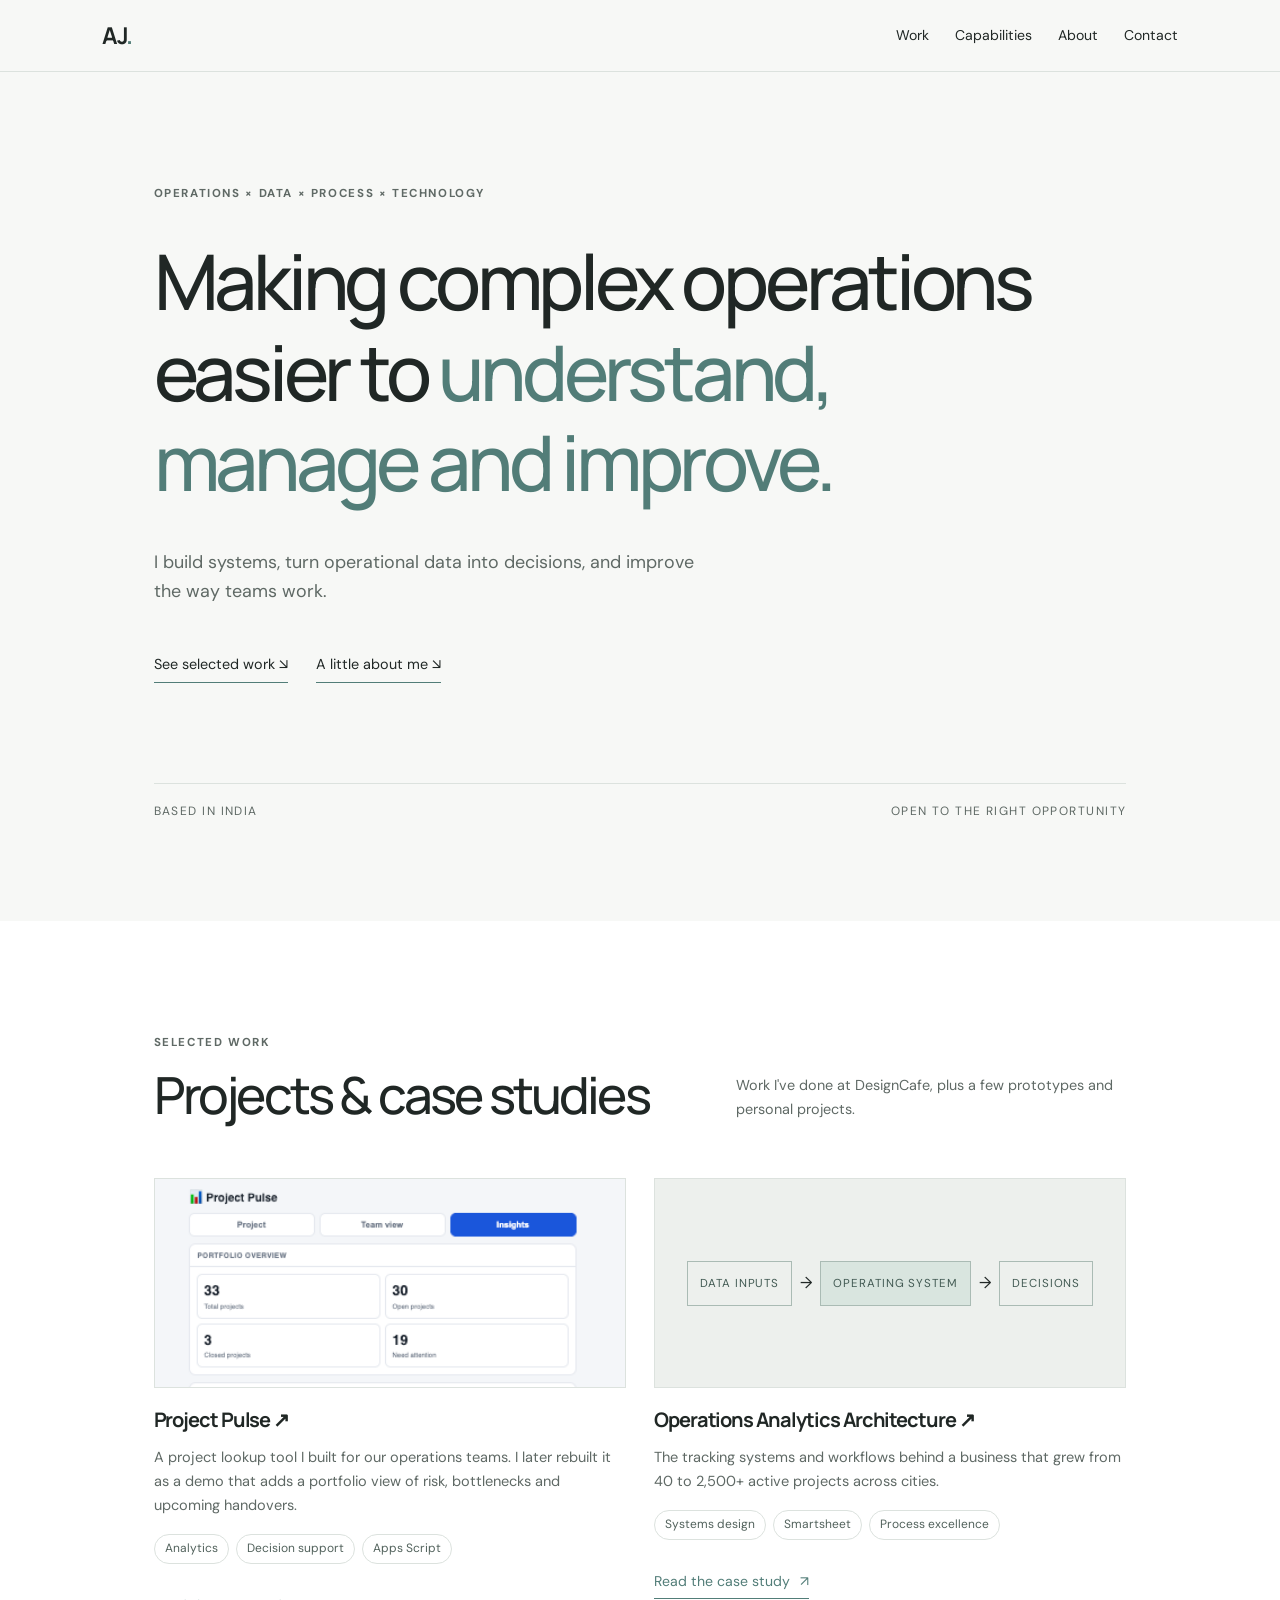
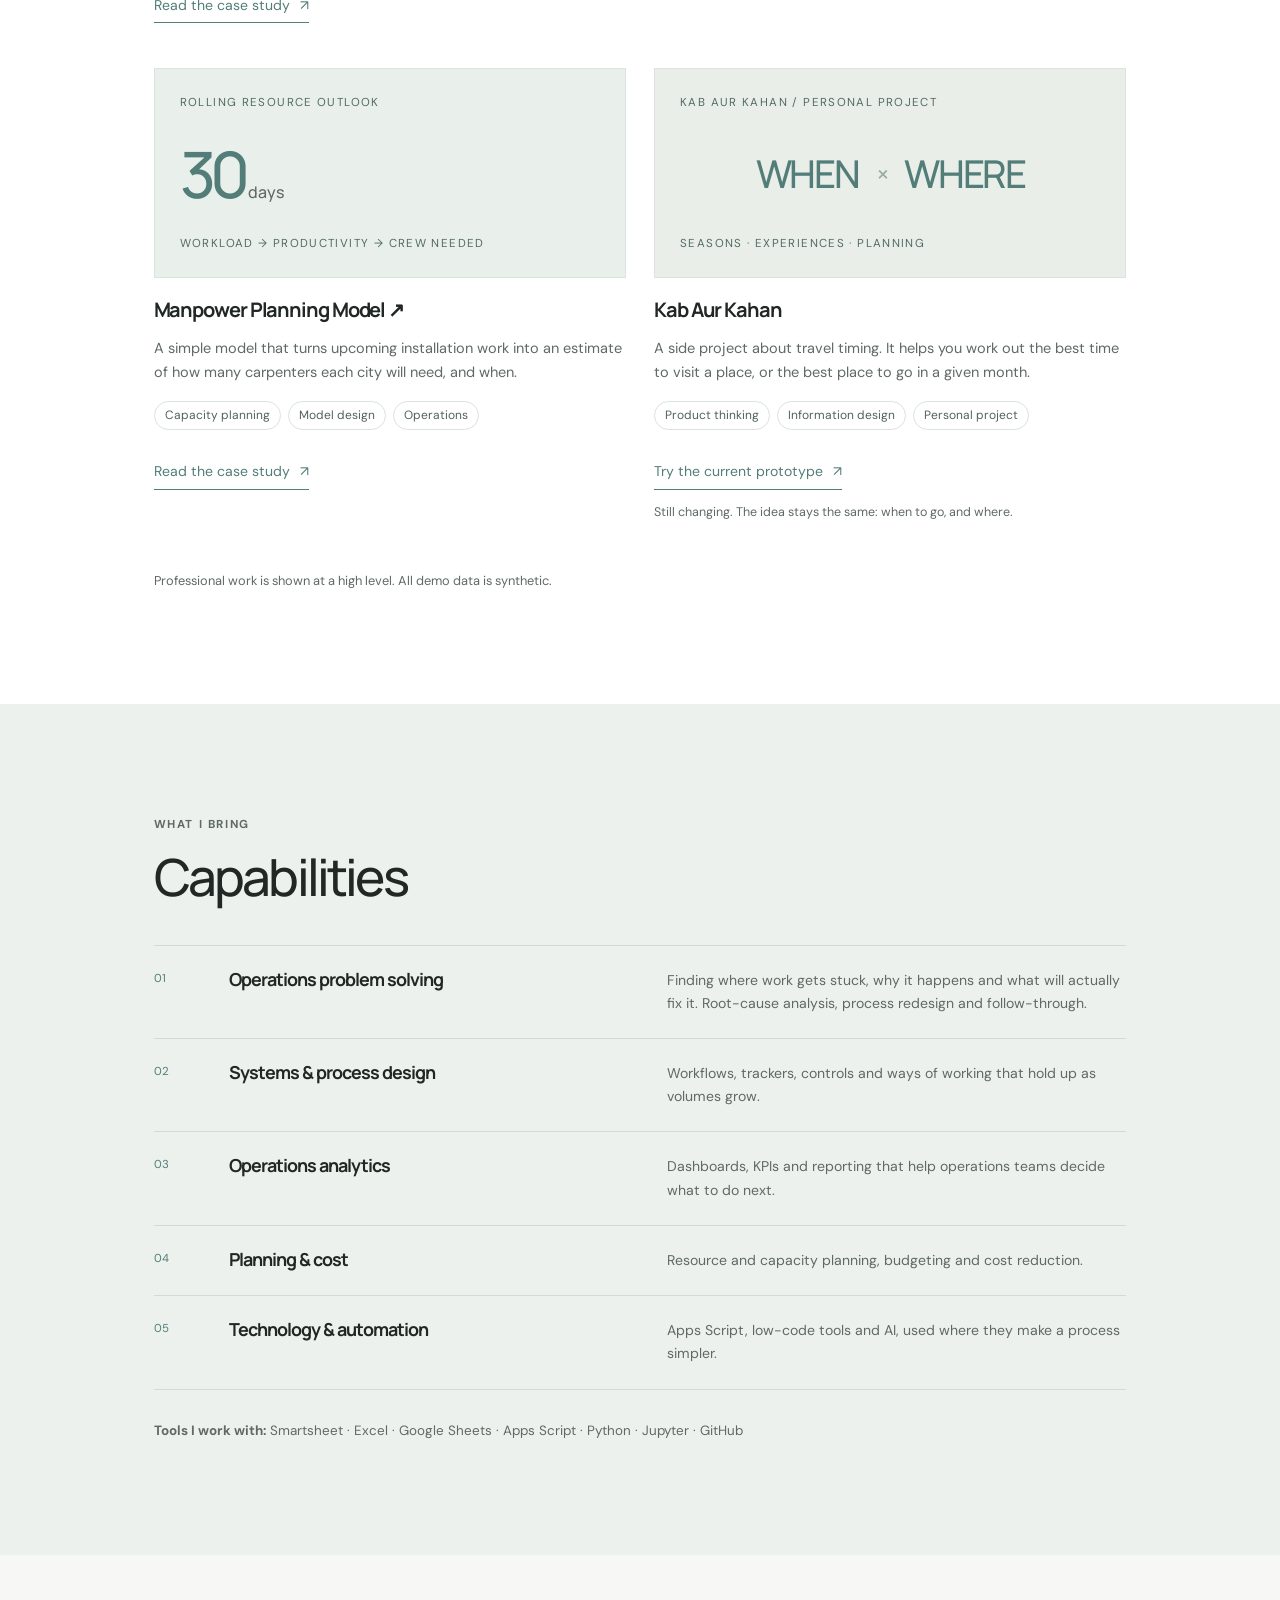
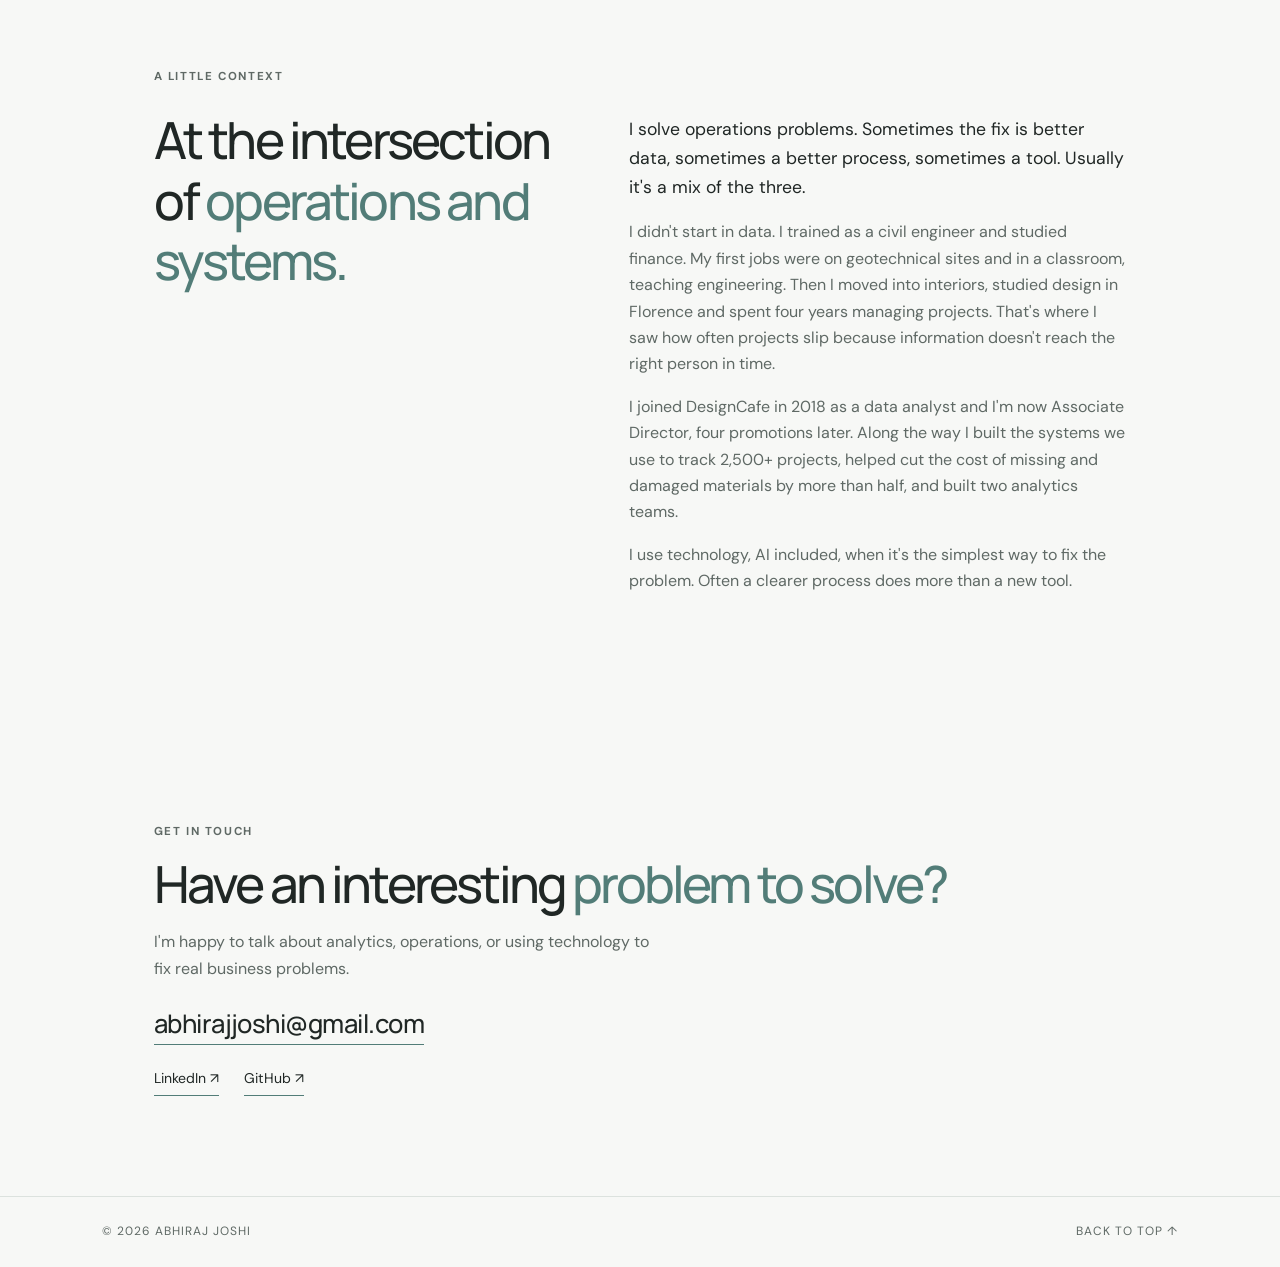
==== index.html @ 130ccc4f "Rewrite About from resume, lead with operations, use DesignCafe spelling - About reframed around sol" ====
<!DOCTYPE html>
<html lang="en">
<head>
<meta charset="UTF-8">
<meta name="viewport" content="width=device-width, initial-scale=1">
<title>Abhiraj Joshi | Operations, Data and Technology</title>
<meta name="description" content="Abhiraj Joshi solves operations problems using data, process improvement and technology.">
<link rel="stylesheet" href="assets/site.css">

<style>
body {line-height:1.65}

.link:hover {color:var(--teal)}

main {overflow:hidden}

section {
  padding:100px 12%;
  scroll-margin-top:75px
}

.eyebrow {
  font-size:.72rem;
  letter-spacing:.14em;
  font-weight:700;
  color:var(--muted)
}

.hero {
  min-height:650px;
  display:flex;
  flex-direction:column;
  justify-content:center
}

h1,h2,h3 {
  font-family:Manrope,sans-serif;
  letter-spacing:-.055em;
  line-height:1.18
}

h1 {
  font-size:clamp(2.8rem,6vw,5.6rem);
  font-weight:500;
  max-width:950px;
  margin:22px 0
}

h1 em,h2 em {
  font-style:normal;
  color:var(--teal)
}

h2 {
  font-size:clamp(2.2rem,4vw,3.5rem);
  font-weight:500;
  margin:12px 0
}

h3 {
  font-size:1.25rem;
  margin:20px 0 8px
}

.intro {
  font-size:1.12rem;
  color:var(--muted);
  max-width:560px
}

.hero-links {
  display:flex;
  gap:28px;
  margin-top:28px;
  flex-wrap:wrap
}

.link {
  font-size:.9rem;
  border-bottom:1px solid var(--teal);
  padding-bottom:5px
}

.hero-foot {
  display:flex;
  justify-content:space-between;
  margin-top:100px;
  padding-top:18px;
  border-top:1px solid var(--line);
  font-size:.75rem;
  letter-spacing:.12em;
  color:var(--muted)
}

.heading-row {
  display:flex;
  justify-content:space-between;
  align-items:end;
  gap:30px;
  margin-bottom:42px
}

.note {
  max-width:390px;
  color:var(--muted);
  font-size:.9rem
}

.work {background:#fff}

.projects {
  display:grid;
  grid-template-columns:1fr 1fr;
  gap:45px 28px
}

.project {min-width:0}

.art {
  height:210px;
  background:#e9efeb;
  border:1px solid var(--line);
  padding:25px;
  display:flex;
  flex-direction:column;
  justify-content:space-between
}

.art-label {
  font-size:.72rem;
  letter-spacing:.12em;
  color:#526b63;
  line-height:1.5
}

.art-shot {
  padding:0;
  overflow:hidden;
  background:#e9efeb
}

.art-shot img {
  width:100%;
  height:100%;
  object-fit:cover;
  object-position:top center;
  display:block
}

.arch {
  background:#edf0ed;
  display:flex;
  align-items:center;
  justify-content:center;
  gap:8px;
  flex-direction:row;
  flex-wrap:wrap
}

.node {
  border:1px solid #aabbb4;
  padding:12px;
  font-size:.72rem;
  letter-spacing:.08em;
  color:#425a53
}

.node.main {background:#d9e5df}

.big {
  font:500 4rem Manrope,sans-serif;
  color:var(--teal);
  letter-spacing:-.08em
}

.big small {
  font-size:1rem;
  color:var(--muted);
  letter-spacing:0
}


.project p {
  color:var(--muted);
  font-size:.91rem
}

.tags {
  display:flex;
  flex-wrap:wrap;
  gap:7px;
  margin:16px 0
}

.tags span {
  border:1px solid var(--line);
  border-radius:30px;
  padding:4px 10px;
  font-size:.75rem;
  color:#52625c
}

.project details {
  margin-top:16px;
  border-bottom:1px solid var(--line);
  padding-bottom:12px
}

.project summary {
  cursor:pointer;
  font-size:.86rem;
  color:var(--teal)
}

.project details p {font-size:.88rem}

.case-link {
  display:inline-flex;
  gap:10px;
  align-items:center;
  margin-top:14px;
  color:var(--teal);
  font-size:.88rem;
  border-bottom:1px solid var(--teal);
  padding-bottom:5px
}

.case-link:hover {opacity:.75}

.disclosure {
  font-size:.8rem;
  color:var(--muted);
  margin-top:35px
}

.capabilities {background:var(--soft)}

.cap-list {
  margin-top:38px;
  border-top:1px solid #d2dcd6
}

.cap-list article {
  display:grid;
  grid-template-columns:55px 1fr 1.1fr;
  gap:20px;
  padding:23px 0;
  border-bottom:1px solid #d2dcd6
}

.cap-list .num {
  font-size:.72rem;
  color:var(--teal)
}

.cap-list h3 {
  margin:0;
  font-size:1.12rem
}

.cap-list p {
  margin:0;
  color:var(--muted);
  font-size:.88rem
}

.tools {
  font-size:.84rem;
  color:var(--muted);
  margin-top:30px
}

.about-grid {
  display:grid;
  grid-template-columns:1fr 1.2fr;
  gap:60px
}

.about-copy {color:var(--muted)}

.about-copy p:first-child {
  font-size:1.1rem;
  color:var(--ink)
}

.notes {background:var(--soft)}

.notes p {
  color:var(--muted);
  max-width:500px
}

.note-line {
  border-top:1px solid #d2dcd6;
  border-bottom:1px solid #d2dcd6;
  padding:20px 0;
  margin-top:35px;
  color:var(--muted)
}

.contact p {
  max-width:500px;
  color:var(--muted)
}

.email {
  margin-top:24px;
  font:500 clamp(1.2rem,2.6vw,1.6rem) Manrope,sans-serif;
  letter-spacing:-.02em;
  color:var(--ink)!important
}

.email a {border-bottom:1px solid var(--teal);padding-bottom:3px}
.email a:hover {color:var(--teal)}

.contact-links {
  display:flex;
  gap:25px;
  flex-wrap:wrap;
  margin-top:20px
}

.contact-links a {
  border-bottom:1px solid var(--teal);
  padding-bottom:5px;
  font-size:.88rem
}


/* Kab Aur Kahan project artwork */

.kab-art {background:#e9eee9}

.kab-orbit {
  display:flex;
  align-items:center;
  justify-content:center;
  gap:18px;
  font:500 clamp(1.5rem,3vw,2.4rem) Manrope,sans-serif;
  color:var(--teal);
  letter-spacing:-.06em
}

.kab-orbit i {
  font-style:normal;
  color:#9aaba3;
  font-size:1.5rem
}

.project-note {
  font-size:.78rem!important;
  color:var(--muted);
  margin-top:12px
}

/* Responsive layout */

@media(max-width:760px) {
  section {padding:75px 7%}

  .hero {min-height:570px}

  .hero-foot {
    margin-top:65px;
    gap:15px;
    font-size:.7rem
  }

  .heading-row {display:block}

  .projects {
    grid-template-columns:1fr;
    gap:38px
  }

  .cap-list article {
    grid-template-columns:35px 1fr;
    gap:10px
  }

  .cap-list p {grid-column:2}

  .about-grid {
    grid-template-columns:1fr;
    gap:20px
  }
}
</style>
</head>


<body>

<a class="skip-link" href="#main">Skip to content</a>

<header class="site-header">
  <a class="logo" href="#home" aria-label="Abhiraj Joshi, home">AJ<span>.</span></a>

  <nav class="site-nav" aria-label="Main">
    <a href="#work">Work</a>
    <a href="#capabilities">Capabilities</a>
    <a href="#about">About</a>
    <a href="#contact">Contact</a>
  </nav>
</header>

<main id="main">

<!-- HERO -->

<section class="hero" id="home">
  <p class="eyebrow">OPERATIONS × DATA × PROCESS × TECHNOLOGY</p>

  <h1>Making complex operations easier to <em>understand, manage and improve.</em></h1>
  <p class="intro">I build systems, turn operational data into decisions, and improve the way teams work.</p>

  <div class="hero-links">
    <a class="link" href="#work">See selected work ↘</a>
    <a class="link" href="#about">A little about me ↘</a>
  </div>

  <div class="hero-foot">
    <span>BASED IN INDIA</span>
    <span>OPEN TO THE RIGHT OPPORTUNITY</span>
  </div>
</section>

<!-- SELECTED WORK -->

<section class="work" id="work">
  <div class="heading-row">
    <div>
      <p class="eyebrow">SELECTED WORK</p>
      <h2>Projects &amp; case studies</h2>
    </div>

    <p class="note">Work I've done at DesignCafe, plus a few prototypes and personal projects.</p>
  </div>

  <div class="projects">

    <!-- PROJECT PULSE -->

    <article class="project">
      <a href="project-pulse.html" aria-label="Project Pulse case study">
        <div class="art art-shot">
          <img src="assets/project-pulse-insights.png" alt="Project Pulse dashboard showing project counts, risk categories and upcoming handovers">
        </div>
      </a>

      <h3>
        <a href="project-pulse.html">Project Pulse ↗</a>
      </h3>

      <p>A project lookup tool I built for our operations teams. I later rebuilt it as a demo that adds a portfolio view of risk, bottlenecks and upcoming handovers.</p>

      <div class="tags">
        <span>Analytics</span>
        <span>Decision support</span>
        <span>Apps Script</span>
      </div>

      <a class="case-link" href="project-pulse.html">Read the case study <span aria-hidden="true">↗</span></a>
    </article>

    <!-- OPERATIONS ANALYTICS ARCHITECTURE -->

    <article class="project">
      <a href="operations-analytics.html" aria-label="Operations Analytics Architecture case study">
        <div class="art arch">
          <span class="node">DATA INPUTS</span>
          <span aria-hidden="true">→</span>
          <span class="node main">OPERATING SYSTEM</span>
          <span aria-hidden="true">→</span>
          <span class="node">DECISIONS</span>
        </div>
      </a>

      <h3>
        <a href="operations-analytics.html">Operations Analytics Architecture ↗</a>
      </h3>

      <p>The tracking systems and workflows behind a business that grew from 40 to 2,500+ active projects across cities.</p>

      <div class="tags">
        <span>Systems design</span>
        <span>Smartsheet</span>
        <span>Process excellence</span>
      </div>

      <a class="case-link" href="operations-analytics.html">
        Read the case study <span aria-hidden="true">↗</span>
      </a>
    </article>

    <!-- MANPOWER PLANNING MODEL -->

    <article class="project">
      <a href="manpower-planning.html" aria-label="Manpower Planning Model case study">
        <div class="art">
          <span class="art-label">ROLLING RESOURCE OUTLOOK</span>
          <div class="big">30<small> days</small></div>
          <span class="art-label">WORKLOAD → PRODUCTIVITY → CREW NEEDED</span>
        </div>
      </a>

      <h3>
        <a href="manpower-planning.html">Manpower Planning Model ↗</a>
      </h3>

      <p>A simple model that turns upcoming installation work into an estimate of how many carpenters each city will need, and when.</p>

      <div class="tags">
        <span>Capacity planning</span>
        <span>Model design</span>
        <span>Operations</span>
      </div>

      <a class="case-link" href="manpower-planning.html">
        Read the case study <span aria-hidden="true">↗</span>
      </a>
    </article>

    <!-- COST AND PROCESS OPTIMISATION: hidden until the case study is written.
    <article class="project">
      <h3>Cost &amp; Process Optimisation</h3>
    </article>
    -->

    <!-- KAB AUR KAHAN -->

    <article class="project">
      <div class="art kab-art">
        <span class="art-label">KAB AUR KAHAN / PERSONAL PROJECT</span>

        <div class="kab-orbit">
          <span>WHEN</span>
          <i aria-hidden="true">×</i>
          <span>WHERE</span>
        </div>

        <span class="art-label">SEASONS · EXPERIENCES · PLANNING</span>
      </div>

      <h3>Kab Aur Kahan</h3>

      <p>A side project about travel timing. It helps you work out the best time to visit a place, or the best place to go in a given month.</p>

      <div class="tags">
        <span>Product thinking</span>
        <span>Information design</span>
        <span>Personal project</span>
      </div>

      <a class="case-link" href="https://abhirajbuilds.github.io/sweet-spot/" target="_blank" rel="noopener">
        Try the current prototype <span aria-hidden="true">↗</span>
      </a>

      <p class="project-note">Still changing. The idea stays the same: when to go, and where.</p>
    </article>

  </div>

  <p class="disclosure">Professional work is shown at a high level. All demo data is synthetic.</p>
</section>

<!-- CAPABILITIES -->

<section class="capabilities" id="capabilities">

  <p class="eyebrow">WHAT I BRING</p>
  <h2>Capabilities</h2>

  <div class="cap-list">
    <article>
      <span class="num">01</span>
      <h3>Operations problem solving</h3>
      <p>Finding where work gets stuck, why it happens and what will actually fix it. Root-cause analysis, process redesign and follow-through.</p>
    </article>

    <article>
      <span class="num">02</span>
      <h3>Systems &amp; process design</h3>
      <p>Workflows, trackers, controls and ways of working that hold up as volumes grow.</p>
    </article>

    <article>
      <span class="num">03</span>
      <h3>Operations analytics</h3>
      <p>Dashboards, KPIs and reporting that help operations teams decide what to do next.</p>
    </article>

    <article>
      <span class="num">04</span>
      <h3>Planning &amp; cost</h3>
      <p>Resource and capacity planning, budgeting and cost reduction.</p>
    </article>

    <article>
      <span class="num">05</span>
      <h3>Technology &amp; automation</h3>
      <p>Apps Script, low-code tools and AI, used where they make a process simpler.</p>
    </article>
  </div>

  <p class="tools"><b>Tools I work with:</b> Smartsheet · Excel · Google Sheets · Apps Script · Python · Jupyter · GitHub</p>
</section>

<!-- ABOUT -->

<section id="about">

  <p class="eyebrow">A LITTLE CONTEXT</p>

  <div class="about-grid">

    <h2>At the intersection of <em>operations and systems.</em></h2>

    <div class="about-copy">
      <p>I solve operations problems. Sometimes the fix is better data, sometimes a better process, sometimes a tool. Usually it's a mix of the three.</p>

      <p>I didn't start in data. I trained as a civil engineer and studied finance. My first jobs were on geotechnical sites and in a classroom, teaching engineering. Then I moved into interiors, studied design in Florence and spent four years managing projects. That's where I saw how often projects slip because information doesn't reach the right person in time.</p>

      <p>I joined DesignCafe in 2018 as a data analyst and I'm now Associate Director, four promotions later. Along the way I built the systems we use to track 2,500+ projects, helped cut the cost of missing and damaged materials by more than half, and built two analytics teams.</p>

      <p>I use technology, AI included, when it's the simplest way to fix the problem. Often a clearer process does more than a new tool.</p>
    </div>

  </div>
</section>

<!-- NOTES: hidden until the first note is ready. Add the nav link back too. -->

<!-- CONTACT -->

<section class="contact" id="contact">

  <p class="eyebrow">GET IN TOUCH</p>

  <h2>Have an interesting <em>problem to solve?</em></h2>

  <p>I'm happy to talk about analytics, operations, or using technology to fix real business problems.</p>

  <p class="email"><a href="mailto:abhirajjoshi@gmail.com">abhirajjoshi@gmail.com</a></p>

  <div class="contact-links">
    <a href="https://www.linkedin.com/in/abhirajjoshi/" target="_blank" rel="noopener">LinkedIn ↗</a>
    <a href="https://github.com/abhirajbuilds" target="_blank" rel="noopener">GitHub ↗</a>
  </div>

</section>

</main>

<footer class="site-footer">
  <span>© 2026 ABHIRAJ JOSHI</span>
  <a href="#home">BACK TO TOP ↑</a>
</footer>

</body>
</html>
---- assets/site.css ----
/* Shared styles for every page: fonts, colours, header, footer, accessibility. */
@import url('https://fonts.googleapis.com/css2?family=DM+Sans:wght@400;500;600;700&family=Manrope:wght@400;500;600;700&display=swap');

:root {
  --paper:#f7f8f6;
  --ink:#202725;
  --muted:#5f6965;
  --teal:#527d78;
  --teal-dark:#3f6863;
  --line:#dce2de;
  --soft:#edf1ee;
  --white:#fff;
  --radius:6px;
}

* {box-sizing:border-box}
html {scroll-behavior:smooth}

body {
  margin:0;
  background:var(--paper);
  color:var(--ink);
  font-family:'DM Sans',system-ui,sans-serif;
  -webkit-font-smoothing:antialiased;
}

h1,h2,h3,h4 {font-family:Manrope,'DM Sans',sans-serif}

a {color:inherit;text-decoration:none}

/* Keyboard focus */
a:focus-visible,
button:focus-visible,
select:focus-visible,
summary:focus-visible {
  outline:2px solid var(--teal);
  outline-offset:3px;
  border-radius:2px;
}

.skip-link {
  position:absolute;
  left:12px;
  top:-60px;
  z-index:20;
  background:var(--ink);
  color:#fff;
  padding:10px 14px;
  font-size:.85rem;
  border-radius:var(--radius);
}
.skip-link:focus {top:12px}

/* Header */
.site-header {
  min-height:72px;
  padding:0 8%;
  display:flex;
  align-items:center;
  justify-content:space-between;
  gap:16px;
  border-bottom:1px solid var(--line);
  position:sticky;
  top:0;
  background:rgba(247,248,246,.96);
  z-index:10;
}

.logo {
  font:700 1.45rem/1 Manrope,sans-serif;
  letter-spacing:-.08em;
}
.logo span {color:var(--teal)}

.site-nav {
  display:flex;
  gap:26px;
  font-size:.88rem;
}
.site-nav a:hover {color:var(--teal)}

/* Footer */
.site-footer {
  padding:25px 8%;
  border-top:1px solid var(--line);
  display:flex;
  justify-content:space-between;
  gap:15px;
  flex-wrap:wrap;
  font-size:.75rem;
  letter-spacing:.08em;
  color:var(--muted);
}
.site-footer a:hover {color:var(--teal)}

@media(max-width:760px) {
  .site-header {padding:0 6%; min-height:64px}
  .site-nav {gap:14px; font-size:.8rem; flex-wrap:wrap; justify-content:flex-end}
  .site-footer {padding:22px 6%}
}
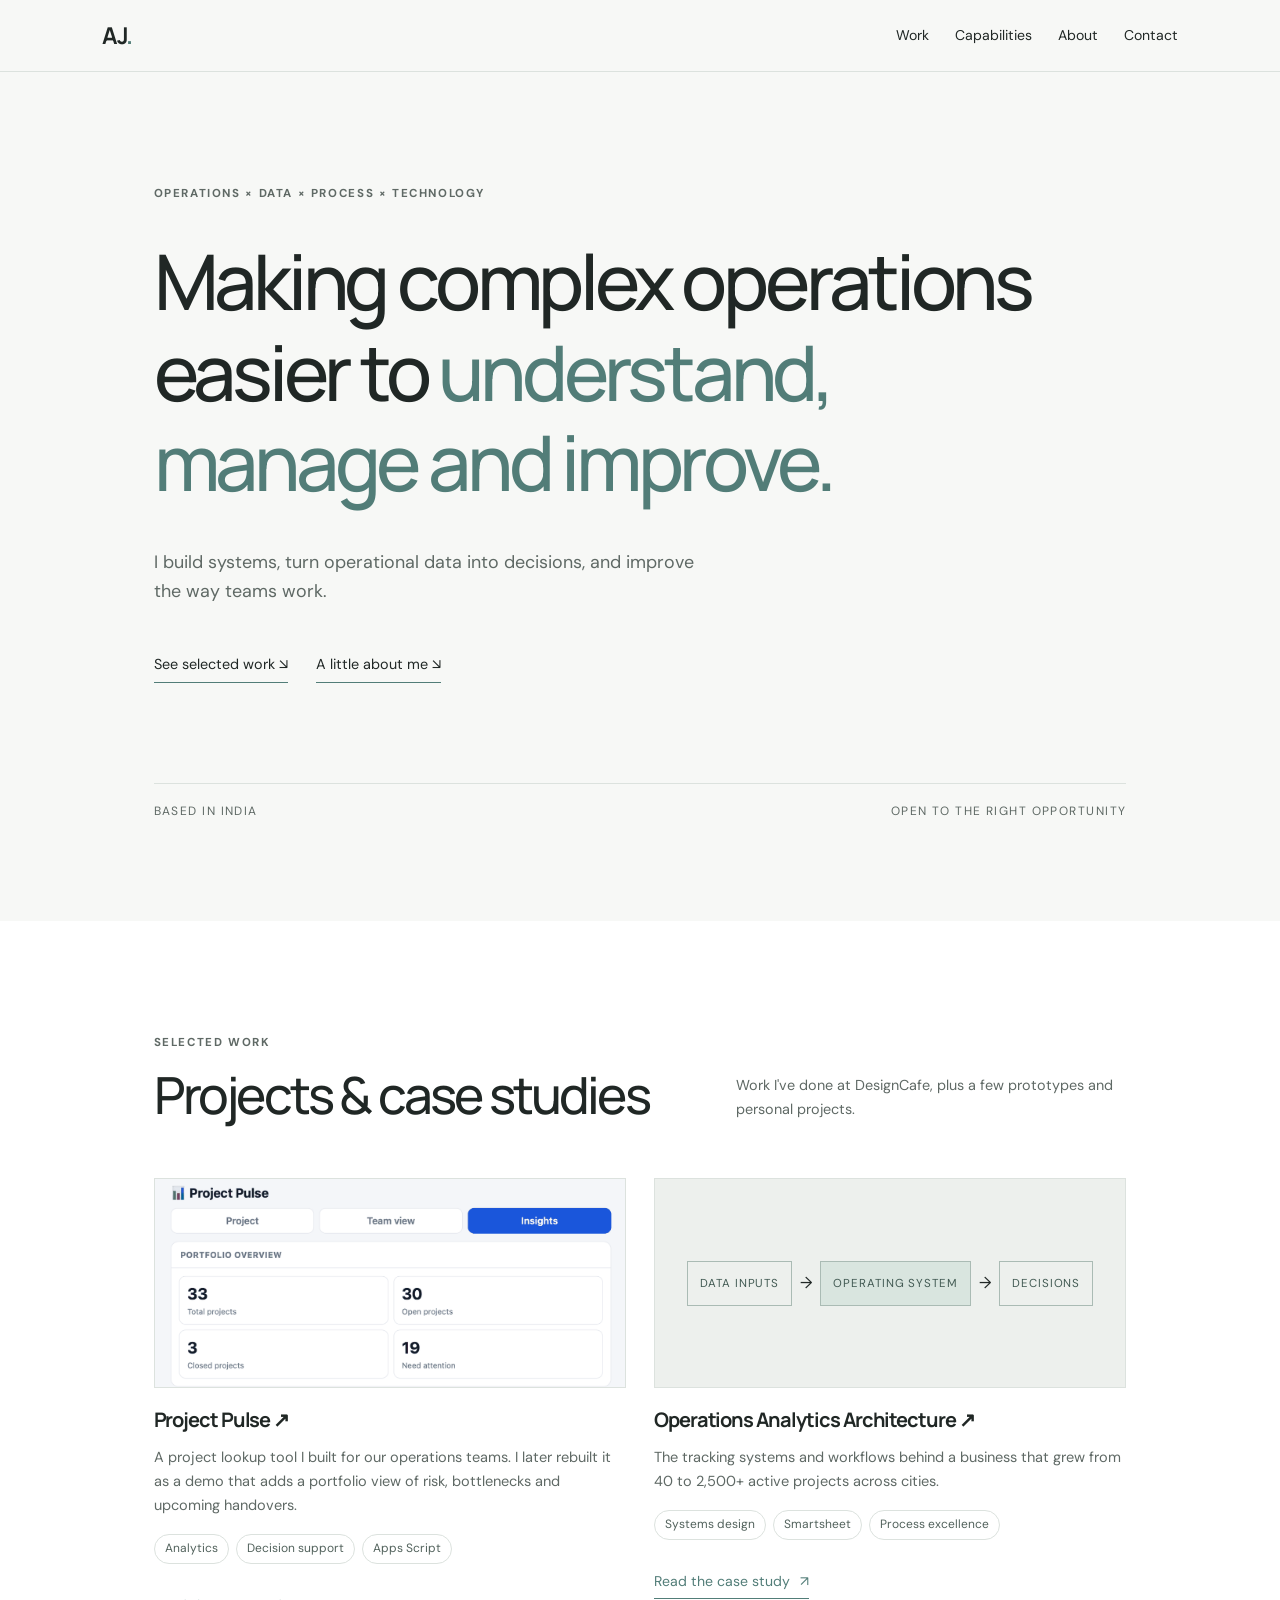
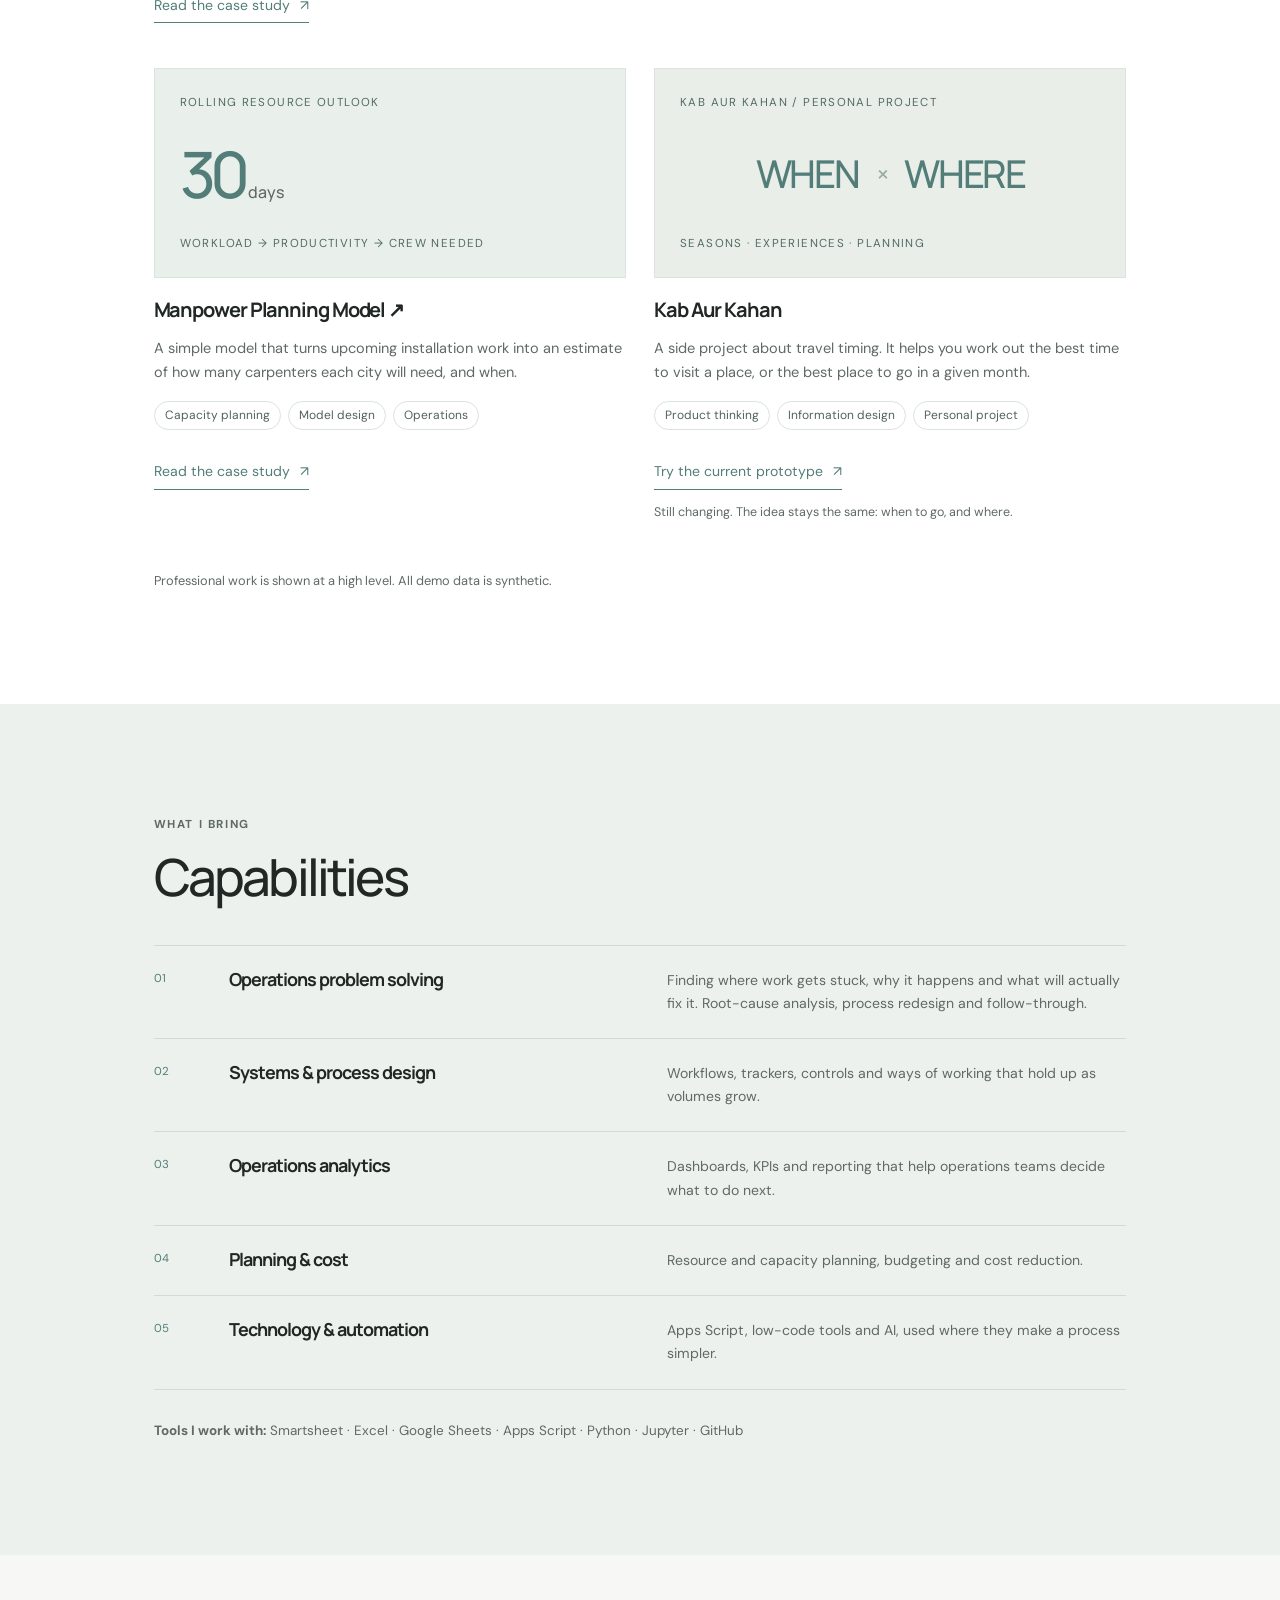
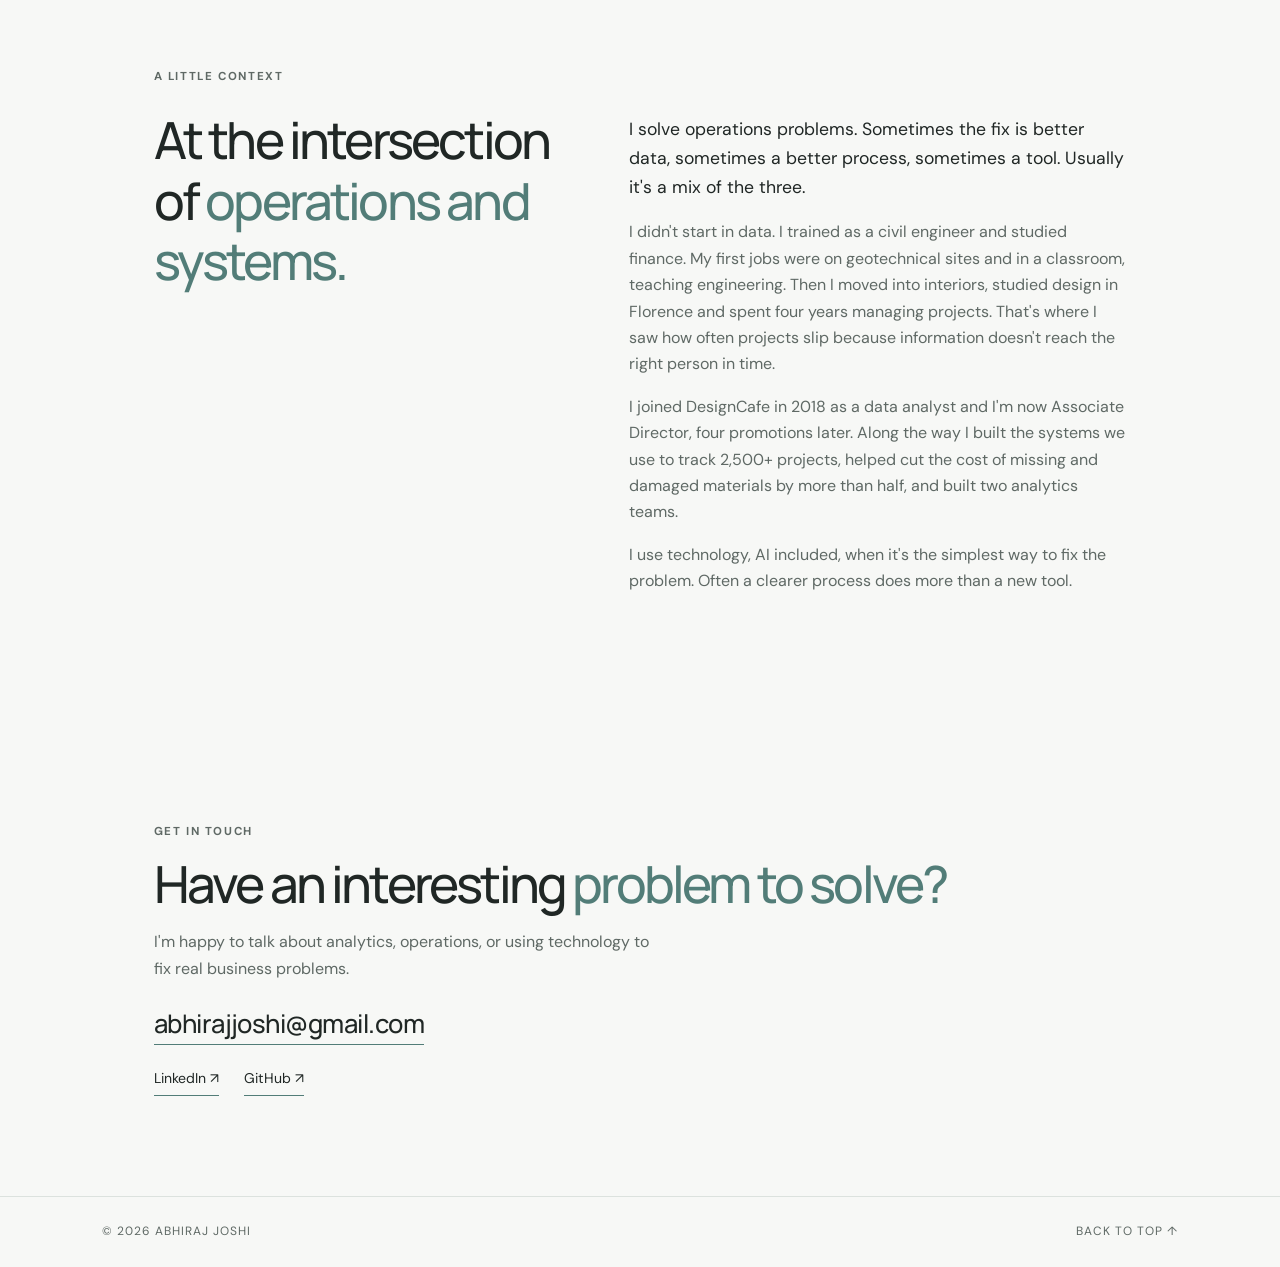
==== commit 4bdf4311: "Use new Project Pulse screenshots with realistic project names Co-Authored-By: Claude Opus 5.5 <nore" ====
--- a/index.html
+++ b/index.html
@@ -6,6 +6,14 @@
 <meta name="viewport" content="width=device-width, initial-scale=1">
 <title>Abhiraj Joshi | Operations, Data and Technology</title>
 <meta name="description" content="Abhiraj Joshi solves operations problems using data, process improvement and technology.">
+<meta property="og:type" content="website">
+<meta property="og:title" content="Abhiraj Joshi | Operations, Data and Technology">
+<meta property="og:description" content="I solve operations problems using data, process improvement and technology. Case studies and live demos.">
+<meta property="og:url" content="https://abhirajjoshi.github.io/portfolio/">
+<meta property="og:image" content="https://abhirajjoshi.github.io/portfolio/assets/og-home.png">
+<meta property="og:image:width" content="1200">
+<meta property="og:image:height" content="627">
+<meta name="twitter:card" content="summary_large_image">
 <link rel="stylesheet" href="assets/site.css">
 
 <style>
@@ -445,7 +453,7 @@
     <article class="project">
       <a href="project-pulse.html" aria-label="Project Pulse case study">
         <div class="art art-shot">
-          <img src="assets/project-pulse-insights.png" alt="Project Pulse dashboard showing project counts, risk categories and upcoming handovers">
+          <img src="assets/project-pulse-overview.png" alt="Project Pulse Insights view showing portfolio overview and risk distribution">
         </div>
       </a>
 
@@ -553,7 +561,7 @@
         <span>Personal project</span>
       </div>
 
-      <a class="case-link" href="https://abhirajbuilds.github.io/sweet-spot/" target="_blank" rel="noopener">
+      <a class="case-link" href="https://abhirajjoshi.github.io/sweet-spot/" target="_blank" rel="noopener">
         Try the current prototype <span aria-hidden="true">↗</span>
       </a>
 
@@ -646,7 +654,7 @@
 
   <div class="contact-links">
     <a href="https://www.linkedin.com/in/abhirajjoshi/" target="_blank" rel="noopener">LinkedIn ↗</a>
-    <a href="https://github.com/abhirajbuilds" target="_blank" rel="noopener">GitHub ↗</a>
+    <a href="https://github.com/abhirajjoshi" target="_blank" rel="noopener">GitHub ↗</a>
   </div>
 
 </section>
@@ -658,5 +666,6 @@
   <a href="#home">BACK TO TOP ↑</a>
 </footer>
 
+<script data-goatcounter="https://portfolios.goatcounter.com/count" async src="//gc.zgo.at/count.js"></script>
 </body>
 </html>
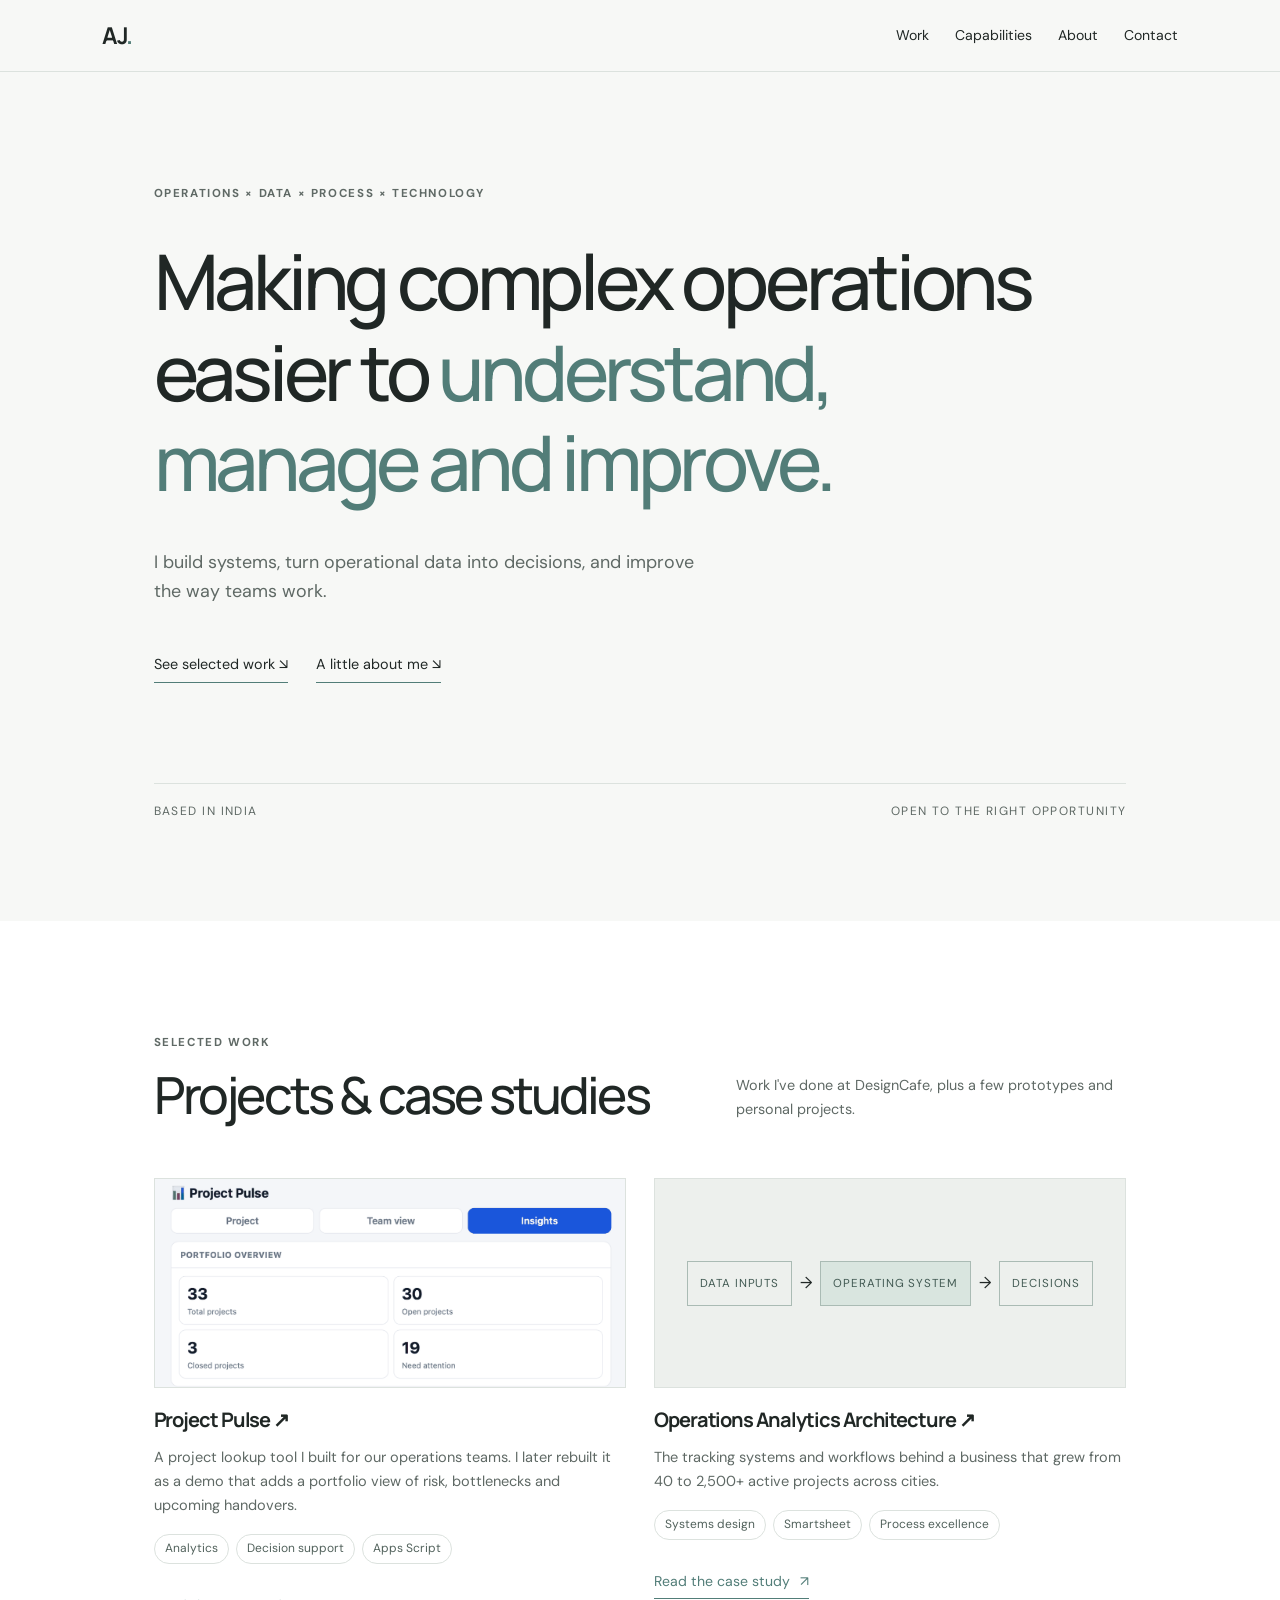
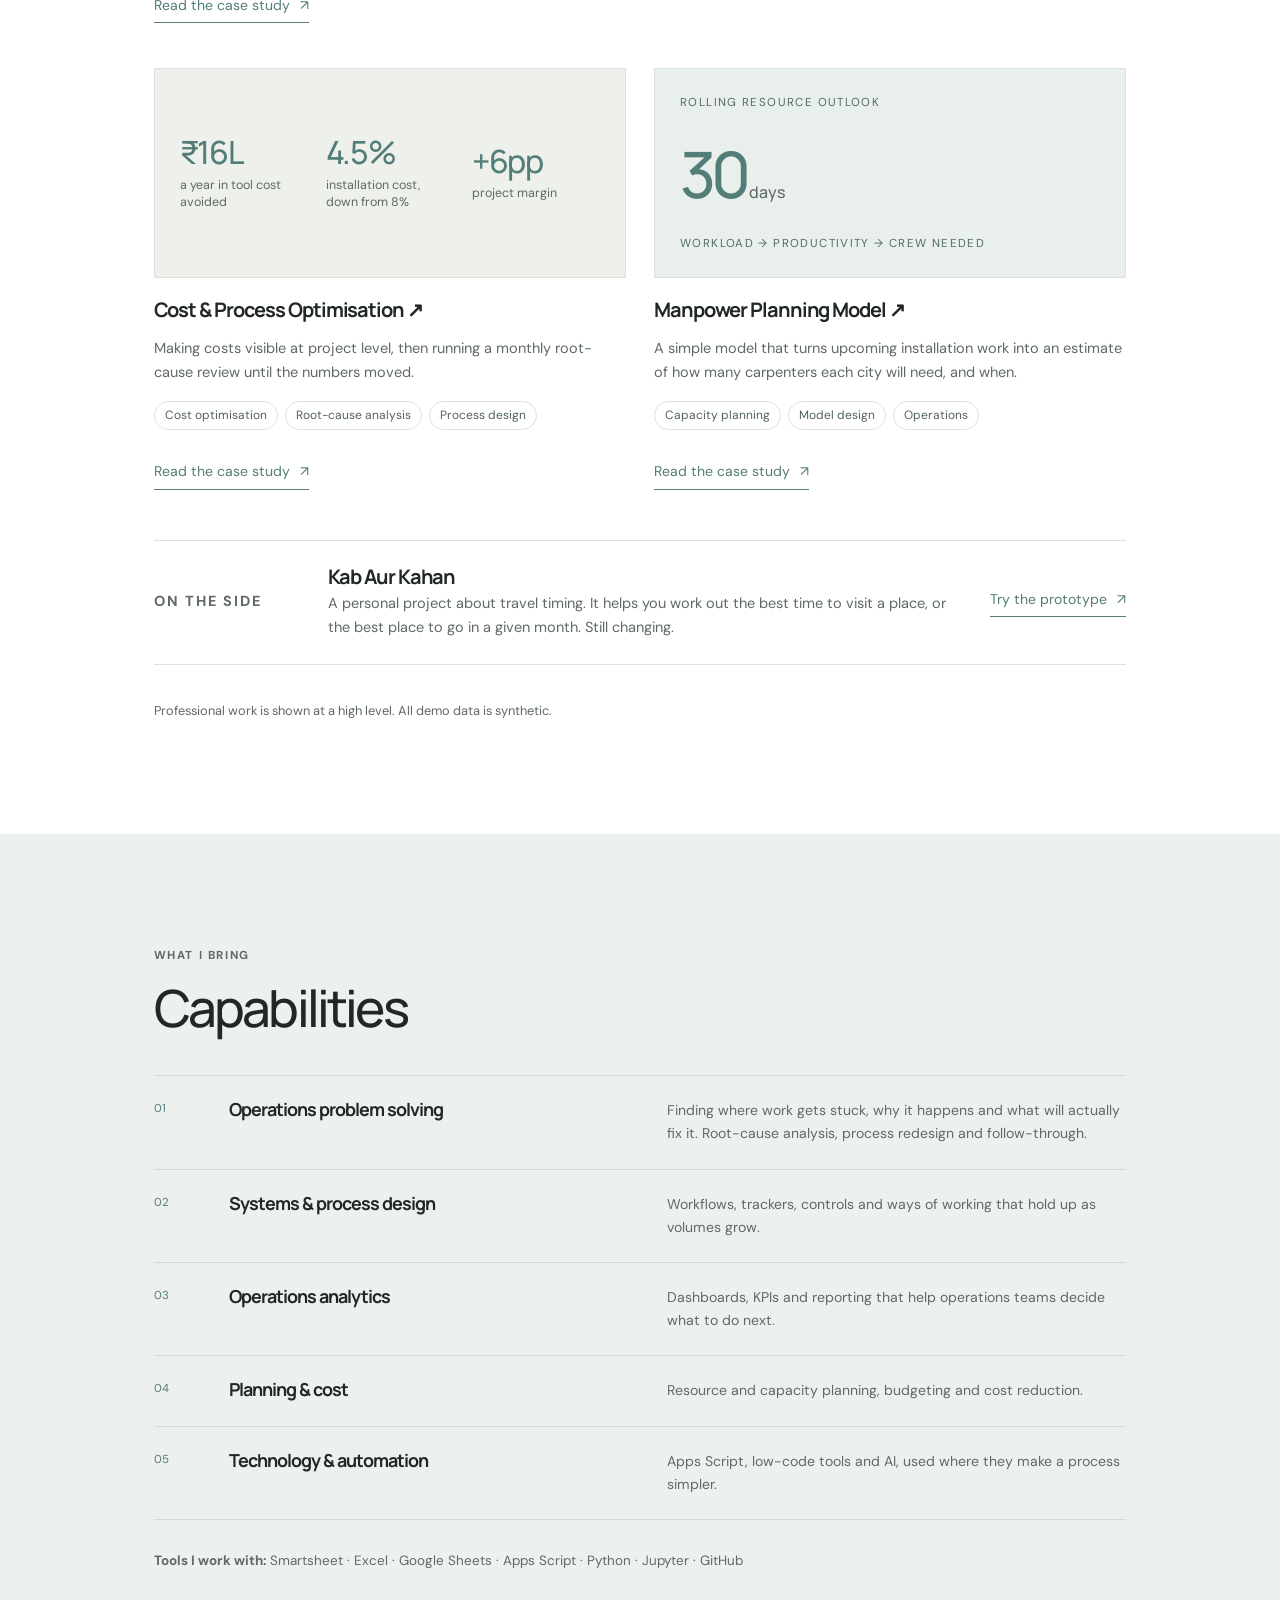
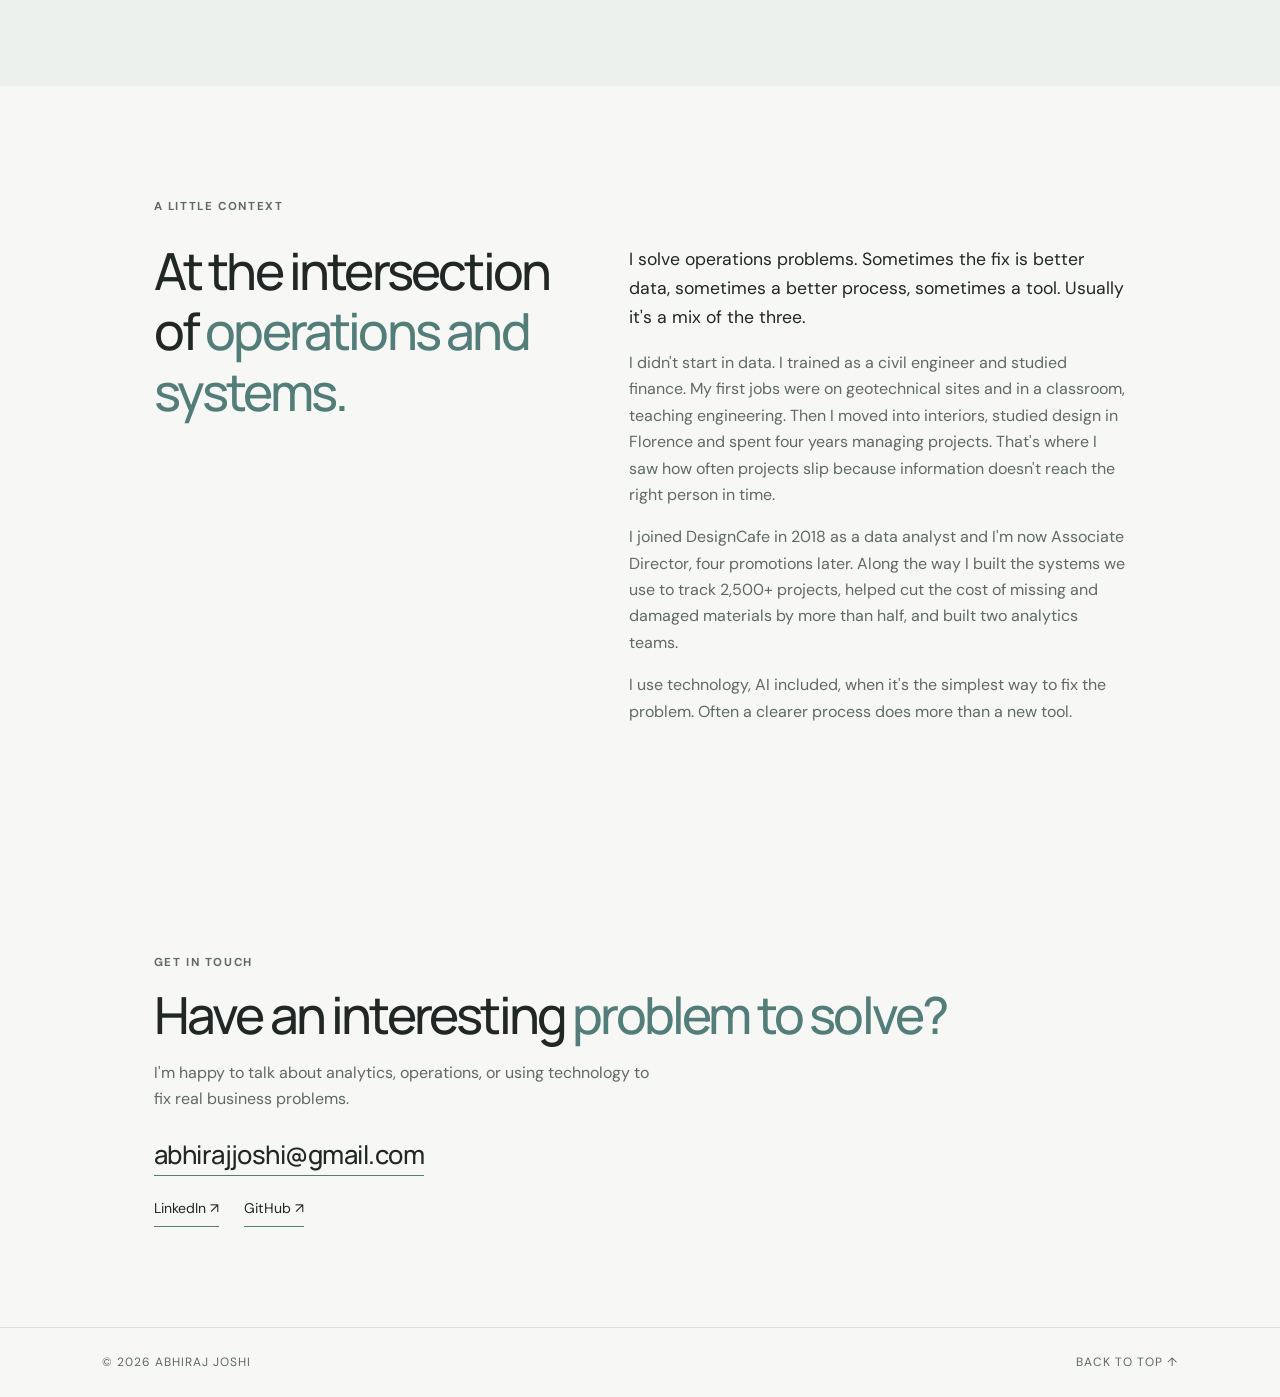
==== commit b164cb72: "Add Cost & Process Optimisation case study; move Kab Aur Kahan to a side-project strip Co-Authored-B" ====
--- a/index.html
+++ b/index.html
@@ -189,6 +189,49 @@
 }
 
 
+.metrics {
+  flex-direction:row;
+  align-items:center;
+  gap:18px;
+  background:#eef0eb
+}
+
+.metrics > div {
+  flex:1;
+  min-width:0
+}
+
+.metrics strong {
+  display:block;
+  font:500 clamp(1.5rem,3.2vw,2rem)/1.1 Manrope,sans-serif;
+  letter-spacing:-.04em;
+  color:var(--teal)
+}
+
+.metrics span {
+  display:block;
+  margin-top:6px;
+  font-size:.78rem;
+  line-height:1.4;
+  color:var(--muted)
+}
+
+.side-project {
+  display:grid;
+  grid-template-columns:150px 1fr auto;
+  gap:24px;
+  align-items:center;
+  margin-top:50px;
+  padding:24px 0;
+  border-top:1px solid var(--line);
+  border-bottom:1px solid var(--line)
+}
+
+.side-project .eyebrow {margin:0}
+.side-project h3 {margin:0 0 4px}
+.side-project p {margin:0;color:var(--muted);font-size:.91rem}
+.side-project .case-link {margin-top:0;white-space:nowrap}
+
 .project p {
   color:var(--muted);
   font-size:.91rem
@@ -388,6 +431,8 @@
   }
 
   .cap-list p {grid-column:2}
+
+  .side-project {grid-template-columns:1fr;gap:10px}
 
   .about-grid {
     grid-template-columns:1fr;
@@ -502,6 +547,43 @@
       </a>
     </article>
 
+    <!-- COST AND PROCESS OPTIMISATION -->
+
+    <article class="project">
+      <a href="cost-optimisation.html" aria-label="Cost and Process Optimisation case study">
+        <div class="art metrics">
+          <div>
+            <strong>₹16L</strong>
+            <span>a year in tool cost avoided</span>
+          </div>
+          <div>
+            <strong>4.5%</strong>
+            <span>installation cost, down from 8%</span>
+          </div>
+          <div>
+            <strong>+6pp</strong>
+            <span>project margin</span>
+          </div>
+        </div>
+      </a>
+
+      <h3>
+        <a href="cost-optimisation.html">Cost &amp; Process Optimisation ↗</a>
+      </h3>
+
+      <p>Making costs visible at project level, then running a monthly root-cause review until the numbers moved.</p>
+
+      <div class="tags">
+        <span>Cost optimisation</span>
+        <span>Root-cause analysis</span>
+        <span>Process design</span>
+      </div>
+
+      <a class="case-link" href="cost-optimisation.html">
+        Read the case study <span aria-hidden="true">↗</span>
+      </a>
+    </article>
+
     <!-- MANPOWER PLANNING MODEL -->
 
     <article class="project">
@@ -530,44 +612,16 @@
       </a>
     </article>
 
-    <!-- COST AND PROCESS OPTIMISATION: hidden until the case study is written.
-    <article class="project">
-      <h3>Cost &amp; Process Optimisation</h3>
-    </article>
-    -->
-
-    <!-- KAB AUR KAHAN -->
-
-    <article class="project">
-      <div class="art kab-art">
-        <span class="art-label">KAB AUR KAHAN / PERSONAL PROJECT</span>
-
-        <div class="kab-orbit">
-          <span>WHEN</span>
-          <i aria-hidden="true">×</i>
-          <span>WHERE</span>
-        </div>
-
-        <span class="art-label">SEASONS · EXPERIENCES · PLANNING</span>
-      </div>
-
+
+  </div>
+
+  <div class="side-project">
+    <p class="eyebrow">ON THE SIDE</p>
+    <div>
       <h3>Kab Aur Kahan</h3>
-
-      <p>A side project about travel timing. It helps you work out the best time to visit a place, or the best place to go in a given month.</p>
-
-      <div class="tags">
-        <span>Product thinking</span>
-        <span>Information design</span>
-        <span>Personal project</span>
-      </div>
-
-      <a class="case-link" href="https://abhirajjoshi.github.io/sweet-spot/" target="_blank" rel="noopener">
-        Try the current prototype <span aria-hidden="true">↗</span>
-      </a>
-
-      <p class="project-note">Still changing. The idea stays the same: when to go, and where.</p>
-    </article>
-
+      <p>A personal project about travel timing. It helps you work out the best time to visit a place, or the best place to go in a given month. Still changing.</p>
+    </div>
+    <a class="case-link" href="https://abhirajjoshi.github.io/sweet-spot/" target="_blank" rel="noopener">Try the prototype <span aria-hidden="true">↗</span></a>
   </div>
 
   <p class="disclosure">Professional work is shown at a high level. All demo data is synthetic.</p>
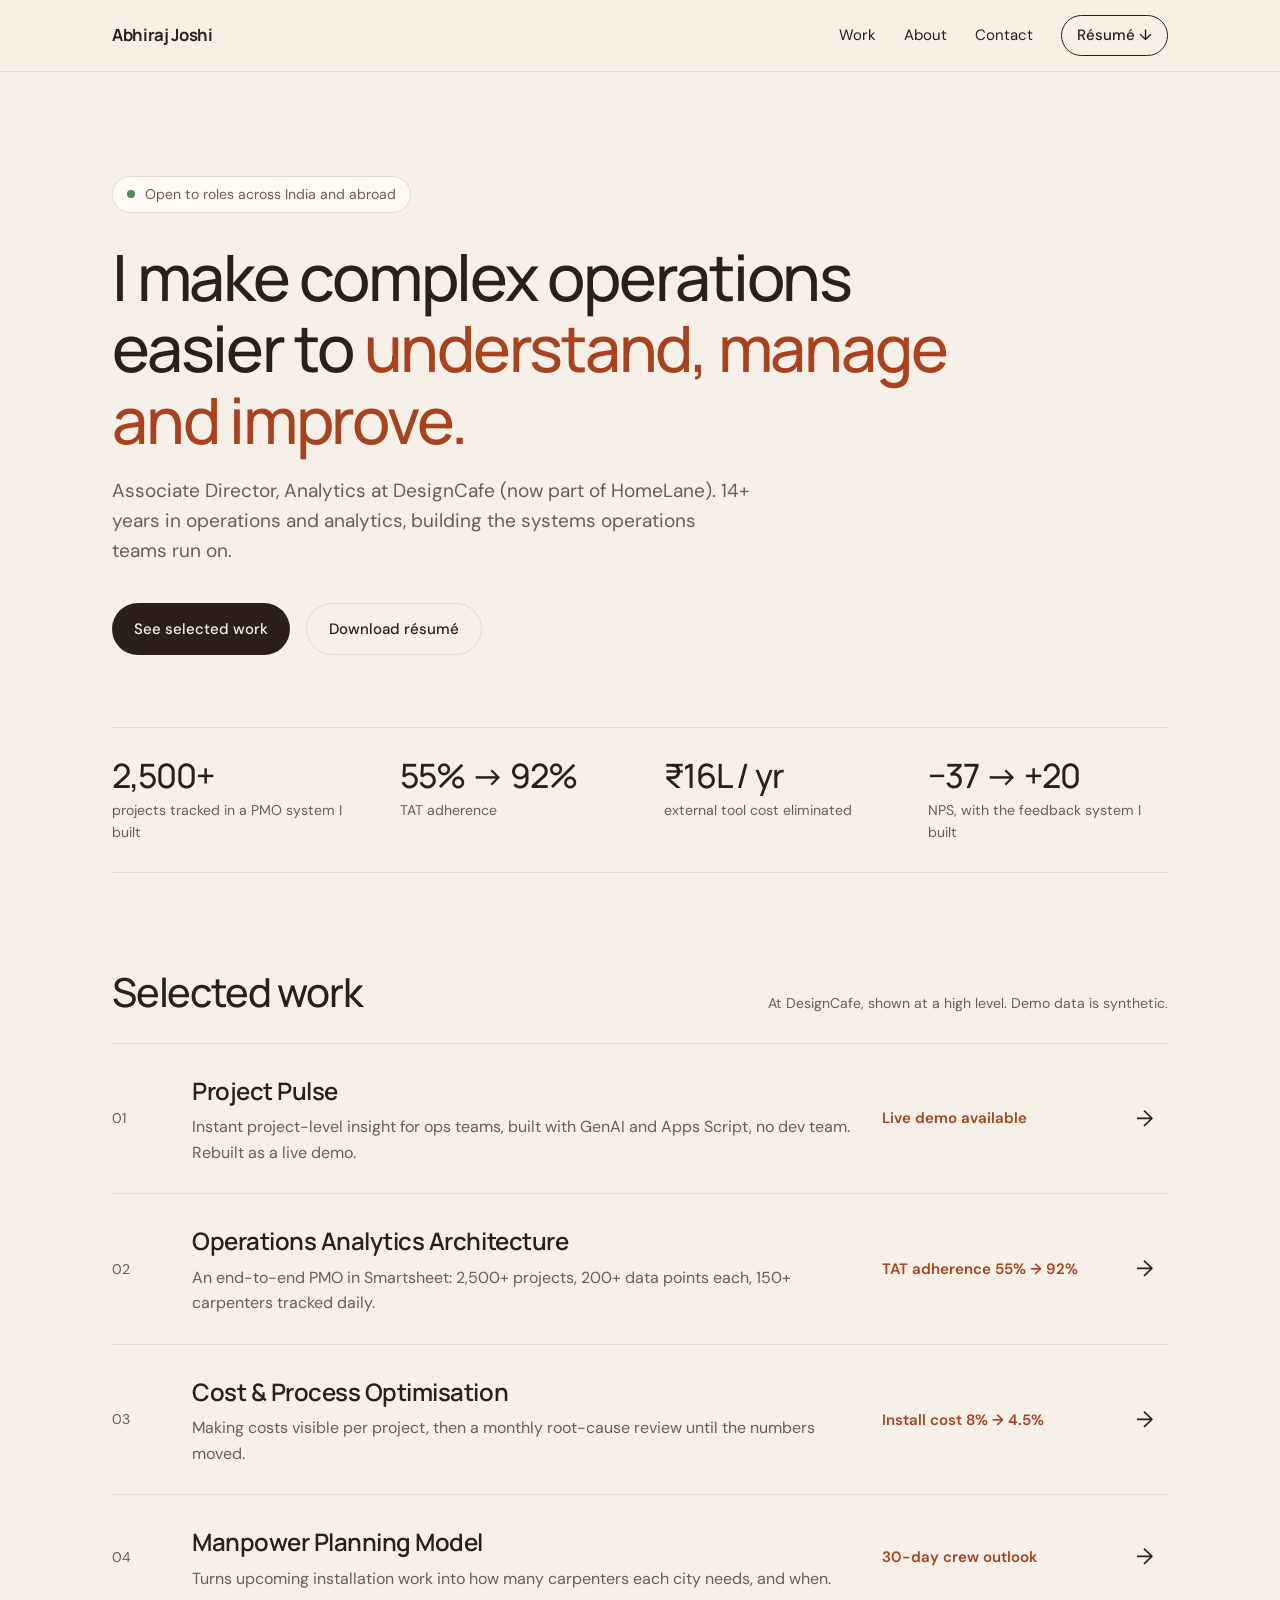
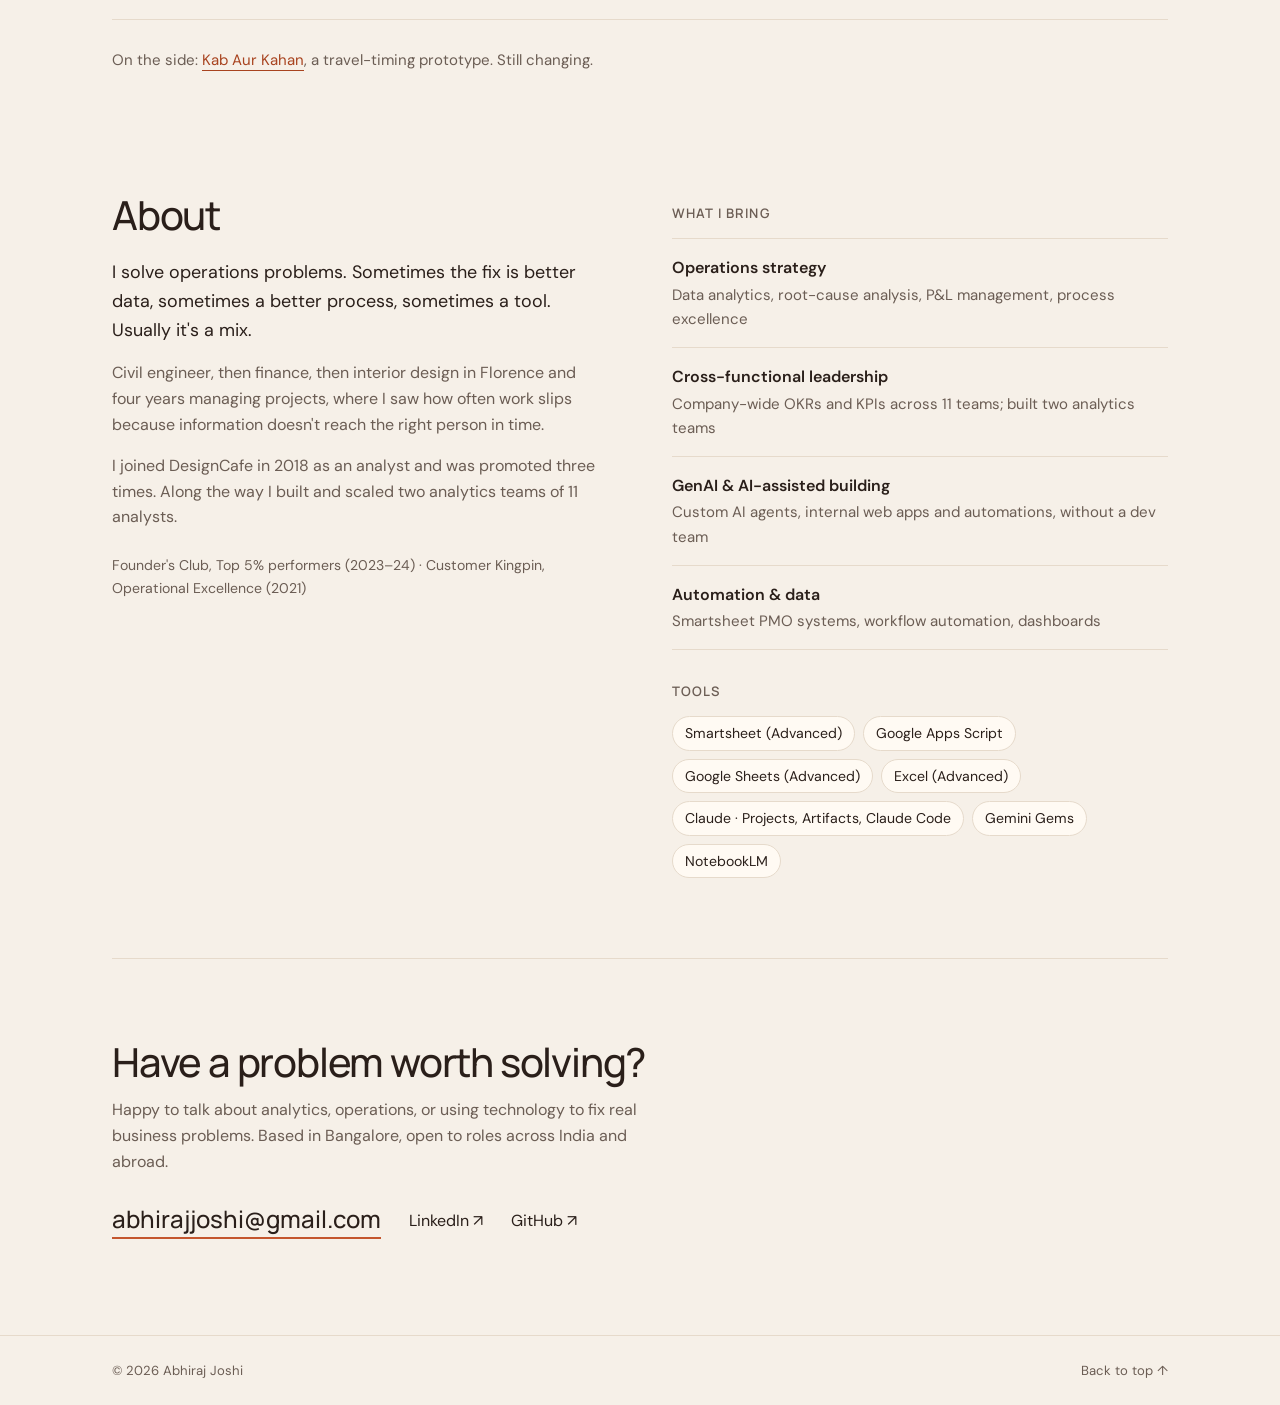
==== commit 8d94b24d: "Redesign: terracotta palette, simpler homepage, résumé download - Homepage rebuilt: name-first heade" ====
--- a/index.html
+++ b/index.html
@@ -1,14 +1,13 @@
-
 <!DOCTYPE html>
 <html lang="en">
 <head>
 <meta charset="UTF-8">
 <meta name="viewport" content="width=device-width, initial-scale=1">
-<title>Abhiraj Joshi | Operations, Data and Technology</title>
-<meta name="description" content="Abhiraj Joshi solves operations problems using data, process improvement and technology.">
+<title>Abhiraj Joshi | Operations &amp; Analytics</title>
+<meta name="description" content="Abhiraj Joshi, Associate Director of Analytics. 14+ years building the systems operations teams run on.">
 <meta property="og:type" content="website">
-<meta property="og:title" content="Abhiraj Joshi | Operations, Data and Technology">
-<meta property="og:description" content="I solve operations problems using data, process improvement and technology. Case studies and live demos.">
+<meta property="og:title" content="Abhiraj Joshi | Operations &amp; Analytics">
+<meta property="og:description" content="I make complex operations easier to understand, manage and improve. Case studies and live demos.">
 <meta property="og:url" content="https://abhirajjoshi.github.io/portfolio/">
 <meta property="og:image" content="https://abhirajjoshi.github.io/portfolio/assets/og-home.png">
 <meta property="og:image:width" content="1200">
@@ -17,707 +16,380 @@
 <link rel="stylesheet" href="assets/site.css">
 
 <style>
-body {line-height:1.65}
-
-.link:hover {color:var(--teal)}
-
-main {overflow:hidden}
-
-section {
-  padding:100px 12%;
-  scroll-margin-top:75px
-}
-
-.eyebrow {
-  font-size:.72rem;
-  letter-spacing:.14em;
-  font-weight:700;
+body {line-height:1.6}
+
+.wrap {
+  max-width:1120px;
+  margin:0 auto;
+  padding:0 32px;
+}
+
+section {scroll-margin-top:80px}
+
+h1,h2,h3 {font-family:Manrope,sans-serif}
+
+h2 {
+  font-weight:500;
+  font-size:clamp(2rem,3.6vw,2.5rem);
+  letter-spacing:-.03em;
+  line-height:1.15;
+  margin:0
+}
+
+.muted {color:var(--muted)}
+
+/* Hero */
+.hero {padding:104px 0 72px}
+
+.status {
+  display:inline-flex;
+  align-items:center;
+  gap:10px;
+  margin:0;
+  font-size:.88rem;
+  color:var(--muted);
+  border:1px solid var(--line);
+  background:var(--surface);
+  border-radius:999px;
+  padding:6px 14px
+}
+
+.status::before {
+  content:"";
+  width:8px;
+  height:8px;
+  border-radius:50%;
+  background:var(--status)
+}
+
+.hero h1 {
+  font-weight:500;
+  font-size:clamp(2.4rem,5vw,4rem);
+  line-height:1.12;
+  letter-spacing:-.035em;
+  max-width:880px;
+  margin:28px 0 20px
+}
+
+.hero h1 em {font-style:normal;color:var(--accent)}
+
+.intro {
+  font-size:1.19rem;
+  color:var(--muted);
+  max-width:640px;
+  margin:0
+}
+
+.actions {
+  display:flex;
+  gap:16px;
+  flex-wrap:wrap;
+  margin-top:36px
+}
+
+.btn {
+  display:inline-flex;
+  align-items:center;
+  border-radius:999px;
+  padding:13px 22px;
+  font-weight:500;
+  font-size:.94rem;
+  transition:background .2s ease,color .2s ease
+}
+
+.btn-solid {background:var(--ink);color:var(--paper)}
+.btn-solid:hover {background:var(--accent)}
+.btn-line {border:1px solid var(--line)}
+.btn-line:hover {border-color:var(--ink)}
+
+/* Numbers */
+.stats {
+  display:grid;
+  grid-template-columns:repeat(4,minmax(0,1fr));
+  border-top:1px solid var(--line);
+  border-bottom:1px solid var(--line)
+}
+
+.stats div {padding:28px 24px}
+.stats div:first-child {padding-left:0}
+
+.stats strong {
+  display:block;
+  font:500 2.1rem/1.15 Manrope,sans-serif;
+  letter-spacing:-.03em
+}
+
+.stats span {
+  display:block;
+  margin-top:4px;
+  font-size:.88rem;
   color:var(--muted)
 }
 
-.hero {
-  min-height:650px;
-  display:flex;
-  flex-direction:column;
-  justify-content:center
-}
-
-h1,h2,h3 {
-  font-family:Manrope,sans-serif;
-  letter-spacing:-.055em;
-  line-height:1.18
-}
-
-h1 {
-  font-size:clamp(2.8rem,6vw,5.6rem);
-  font-weight:500;
-  max-width:950px;
-  margin:22px 0
-}
-
-h1 em,h2 em {
-  font-style:normal;
-  color:var(--teal)
-}
-
-h2 {
-  font-size:clamp(2.2rem,4vw,3.5rem);
-  font-weight:500;
-  margin:12px 0
-}
-
-h3 {
-  font-size:1.25rem;
-  margin:20px 0 8px
-}
-
-.intro {
-  font-size:1.12rem;
-  color:var(--muted);
-  max-width:560px
-}
-
-.hero-links {
-  display:flex;
-  gap:28px;
-  margin-top:28px;
-  flex-wrap:wrap
-}
-
-.link {
-  font-size:.9rem;
-  border-bottom:1px solid var(--teal);
-  padding-bottom:5px
-}
-
-.hero-foot {
-  display:flex;
-  justify-content:space-between;
-  margin-top:100px;
-  padding-top:18px;
-  border-top:1px solid var(--line);
-  font-size:.75rem;
-  letter-spacing:.12em;
-  color:var(--muted)
-}
-
-.heading-row {
+/* Work */
+.work {padding:96px 0 40px}
+
+.section-head {
   display:flex;
   justify-content:space-between;
   align-items:end;
-  gap:30px;
-  margin-bottom:42px
-}
-
-.note {
-  max-width:390px;
-  color:var(--muted);
-  font-size:.9rem
-}
-
-.work {background:#fff}
-
-.projects {
+  gap:24px;
+  flex-wrap:wrap;
+  margin-bottom:28px
+}
+
+.section-head p {margin:0;font-size:.88rem;color:var(--muted)}
+
+.work-row {
   display:grid;
-  grid-template-columns:1fr 1fr;
-  gap:45px 28px
-}
-
-.project {min-width:0}
-
-.art {
-  height:210px;
-  background:#e9efeb;
-  border:1px solid var(--line);
-  padding:25px;
-  display:flex;
-  flex-direction:column;
-  justify-content:space-between
-}
-
-.art-label {
-  font-size:.72rem;
-  letter-spacing:.12em;
-  color:#526b63;
-  line-height:1.5
-}
-
-.art-shot {
-  padding:0;
-  overflow:hidden;
-  background:#e9efeb
-}
-
-.art-shot img {
-  width:100%;
-  height:100%;
-  object-fit:cover;
-  object-position:top center;
-  display:block
-}
-
-.arch {
-  background:#edf0ed;
-  display:flex;
-  align-items:center;
-  justify-content:center;
-  gap:8px;
-  flex-direction:row;
-  flex-wrap:wrap
-}
-
-.node {
-  border:1px solid #aabbb4;
-  padding:12px;
-  font-size:.72rem;
-  letter-spacing:.08em;
-  color:#425a53
-}
-
-.node.main {background:#d9e5df}
-
-.big {
-  font:500 4rem Manrope,sans-serif;
-  color:var(--teal);
-  letter-spacing:-.08em
-}
-
-.big small {
-  font-size:1rem;
-  color:var(--muted);
-  letter-spacing:0
-}
-
-
-.metrics {
-  flex-direction:row;
-  align-items:center;
-  gap:18px;
-  background:#eef0eb
-}
-
-.metrics > div {
-  flex:1;
-  min-width:0
-}
-
-.metrics strong {
-  display:block;
-  font:500 clamp(1.5rem,3.2vw,2rem)/1.1 Manrope,sans-serif;
-  letter-spacing:-.04em;
-  color:var(--teal)
-}
-
-.metrics span {
-  display:block;
-  margin-top:6px;
-  font-size:.78rem;
-  line-height:1.4;
-  color:var(--muted)
-}
-
-.side-project {
-  display:grid;
-  grid-template-columns:150px 1fr auto;
+  grid-template-columns:56px minmax(0,1fr) 230px 32px;
   gap:24px;
   align-items:center;
-  margin-top:50px;
-  padding:24px 0;
+  padding:28px 0;
   border-top:1px solid var(--line);
-  border-bottom:1px solid var(--line)
-}
-
-.side-project .eyebrow {margin:0}
-.side-project h3 {margin:0 0 4px}
-.side-project p {margin:0;color:var(--muted);font-size:.91rem}
-.side-project .case-link {margin-top:0;white-space:nowrap}
-
-.project p {
+  transition:background .2s ease
+}
+
+.work-row:last-of-type {border-bottom:1px solid var(--line)}
+
+.work-row .num {font-size:.88rem;color:var(--muted)}
+
+.work-row h3 {
+  margin:0;
+  font-size:1.5rem;
+  font-weight:600;
+  letter-spacing:-.02em
+}
+
+.work-row p {margin:4px 0 0;color:var(--muted)}
+
+.work-row .result {font-size:.94rem;color:var(--accent);font-weight:600}
+
+.work-row .arrow {font-size:1.4rem;transition:transform .2s ease}
+
+.work-row:hover h3 {color:var(--accent)}
+.work-row:hover .arrow {transform:translateX(4px)}
+
+.side {margin:28px 0 0;font-size:.94rem;color:var(--muted)}
+
+.side a,
+.inline-link {color:var(--accent);border-bottom:1px solid var(--accent)}
+
+/* About */
+.about {
+  padding:80px 0;
+  display:grid;
+  grid-template-columns:repeat(2,minmax(0,1fr));
+  gap:64px
+}
+
+.about h2 {margin-bottom:20px}
+.about p {margin:0 0 16px}
+.about .lead {font-size:1.12rem}
+
+.awards {font-size:.88rem;color:var(--muted);margin-top:24px!important}
+
+.label {
+  font:600 .82rem Manrope,sans-serif;
+  letter-spacing:.08em;
+  text-transform:uppercase;
   color:var(--muted);
-  font-size:.91rem
-}
-
-.tags {
-  display:flex;
-  flex-wrap:wrap;
-  gap:7px;
-  margin:16px 0
-}
-
-.tags span {
+  margin:12px 0 16px
+}
+
+.bring {
+  list-style:none;
+  padding:0;
+  margin:0;
+  border-top:1px solid var(--line)
+}
+
+.bring li {padding:16px 0;border-bottom:1px solid var(--line)}
+.bring b {display:block;font-weight:600}
+.bring span {display:block;color:var(--muted);font-size:.94rem;margin-top:2px}
+
+.tools {display:flex;flex-wrap:wrap;gap:8px}
+
+.tools span {
   border:1px solid var(--line);
-  border-radius:30px;
-  padding:4px 10px;
-  font-size:.75rem;
-  color:#52625c
-}
-
-.project details {
-  margin-top:16px;
-  border-bottom:1px solid var(--line);
-  padding-bottom:12px
-}
-
-.project summary {
-  cursor:pointer;
-  font-size:.86rem;
-  color:var(--teal)
-}
-
-.project details p {font-size:.88rem}
-
-.case-link {
-  display:inline-flex;
-  gap:10px;
-  align-items:center;
-  margin-top:14px;
-  color:var(--teal);
-  font-size:.88rem;
-  border-bottom:1px solid var(--teal);
-  padding-bottom:5px
-}
-
-.case-link:hover {opacity:.75}
-
-.disclosure {
-  font-size:.8rem;
-  color:var(--muted);
-  margin-top:35px
-}
-
-.capabilities {background:var(--soft)}
-
-.cap-list {
-  margin-top:38px;
-  border-top:1px solid #d2dcd6
-}
-
-.cap-list article {
-  display:grid;
-  grid-template-columns:55px 1fr 1.1fr;
-  gap:20px;
-  padding:23px 0;
-  border-bottom:1px solid #d2dcd6
-}
-
-.cap-list .num {
-  font-size:.72rem;
-  color:var(--teal)
-}
-
-.cap-list h3 {
-  margin:0;
-  font-size:1.12rem
-}
-
-.cap-list p {
-  margin:0;
-  color:var(--muted);
+  background:var(--surface);
+  border-radius:999px;
+  padding:5px 12px;
   font-size:.88rem
 }
 
-.tools {
-  font-size:.84rem;
-  color:var(--muted);
-  margin-top:30px
-}
-
-.about-grid {
-  display:grid;
-  grid-template-columns:1fr 1.2fr;
-  gap:60px
-}
-
-.about-copy {color:var(--muted)}
-
-.about-copy p:first-child {
-  font-size:1.1rem;
-  color:var(--ink)
-}
-
-.notes {background:var(--soft)}
-
-.notes p {
-  color:var(--muted);
-  max-width:500px
-}
-
-.note-line {
-  border-top:1px solid #d2dcd6;
-  border-bottom:1px solid #d2dcd6;
-  padding:20px 0;
-  margin-top:35px;
-  color:var(--muted)
-}
-
-.contact p {
-  max-width:500px;
-  color:var(--muted)
-}
+/* Contact */
+.contact {padding:80px 0 96px;border-top:1px solid var(--line)}
+.contact h2 {margin-bottom:12px}
+.contact p {color:var(--muted);margin:0 0 28px;max-width:560px}
+
+.contact-links {display:flex;gap:28px;align-items:center;flex-wrap:wrap}
 
 .email {
-  margin-top:24px;
-  font:500 clamp(1.2rem,2.6vw,1.6rem) Manrope,sans-serif;
-  letter-spacing:-.02em;
-  color:var(--ink)!important
-}
-
-.email a {border-bottom:1px solid var(--teal);padding-bottom:3px}
-.email a:hover {color:var(--teal)}
-
-.contact-links {
-  display:flex;
-  gap:25px;
-  flex-wrap:wrap;
-  margin-top:20px
-}
-
-.contact-links a {
-  border-bottom:1px solid var(--teal);
-  padding-bottom:5px;
-  font-size:.88rem
-}
-
-
-/* Kab Aur Kahan project artwork */
-
-.kab-art {background:#e9eee9}
-
-.kab-orbit {
-  display:flex;
-  align-items:center;
-  justify-content:center;
-  gap:18px;
-  font:500 clamp(1.5rem,3vw,2.4rem) Manrope,sans-serif;
-  color:var(--teal);
-  letter-spacing:-.06em
-}
-
-.kab-orbit i {
-  font-style:normal;
-  color:#9aaba3;
-  font-size:1.5rem
-}
-
-.project-note {
-  font-size:.78rem!important;
-  color:var(--muted);
-  margin-top:12px
-}
-
-/* Responsive layout */
-
-@media(max-width:760px) {
-  section {padding:75px 7%}
-
-  .hero {min-height:570px}
-
-  .hero-foot {
-    margin-top:65px;
-    gap:15px;
-    font-size:.7rem
-  }
-
-  .heading-row {display:block}
-
-  .projects {
-    grid-template-columns:1fr;
-    gap:38px
-  }
-
-  .cap-list article {
-    grid-template-columns:35px 1fr;
-    gap:10px
-  }
-
-  .cap-list p {grid-column:2}
-
-  .side-project {grid-template-columns:1fr;gap:10px}
-
-  .about-grid {
-    grid-template-columns:1fr;
-    gap:20px
-  }
+  font:500 1.5rem Manrope,sans-serif;
+  border-bottom:2px solid var(--mark);
+  padding-bottom:2px
+}
+
+.contact-links a:hover {color:var(--accent)}
+
+/* Responsive */
+@media(max-width:860px) {
+  .stats {grid-template-columns:repeat(2,minmax(0,1fr))}
+  .stats div {padding:22px 16px 22px 0}
+  .work-row {grid-template-columns:36px minmax(0,1fr) 24px;gap:14px}
+  .work-row .result {grid-column:2;grid-row:2;font-size:.88rem}
+  .work-row .arrow {grid-column:3;grid-row:1}
+  .about {grid-template-columns:1fr;gap:32px}
+}
+
+@media(max-width:560px) {
+  .wrap {padding:0 6%}
+  .hero {padding:64px 0 48px}
+  .stats strong {font-size:1.6rem}
+  .work {padding-top:64px}
+  .work-row h3 {font-size:1.25rem}
+  .email {font-size:1.15rem}
 }
 </style>
 </head>
 
-
 <body>
 
 <a class="skip-link" href="#main">Skip to content</a>
 
 <header class="site-header">
-  <a class="logo" href="#home" aria-label="Abhiraj Joshi, home">AJ<span>.</span></a>
-
+  <a class="logo" href="#home">Abhiraj Joshi</a>
   <nav class="site-nav" aria-label="Main">
     <a href="#work">Work</a>
-    <a href="#capabilities">Capabilities</a>
     <a href="#about">About</a>
     <a href="#contact">Contact</a>
+    <a class="nav-resume" href="assets/Abhiraj_Joshi_Resume.pdf" target="_blank" rel="noopener">Résumé ↓</a>
   </nav>
 </header>
 
-<main id="main">
+<main id="main" class="wrap">
 
 <!-- HERO -->
-
 <section class="hero" id="home">
-  <p class="eyebrow">OPERATIONS × DATA × PROCESS × TECHNOLOGY</p>
-
-  <h1>Making complex operations easier to <em>understand, manage and improve.</em></h1>
-  <p class="intro">I build systems, turn operational data into decisions, and improve the way teams work.</p>
-
-  <div class="hero-links">
-    <a class="link" href="#work">See selected work ↘</a>
-    <a class="link" href="#about">A little about me ↘</a>
-  </div>
-
-  <div class="hero-foot">
-    <span>BASED IN INDIA</span>
-    <span>OPEN TO THE RIGHT OPPORTUNITY</span>
-  </div>
-</section>
-
-<!-- SELECTED WORK -->
-
+  <p class="status">Open to roles across India and abroad</p>
+
+  <h1>I make complex operations easier to <em>understand, manage and improve.</em></h1>
+
+  <p class="intro">Associate Director, Analytics at DesignCafe (now part of HomeLane). 14+ years in operations and analytics, building the systems operations teams run on.</p>
+
+  <div class="actions">
+    <a class="btn btn-solid" href="#work">See selected work</a>
+    <a class="btn btn-line" href="assets/Abhiraj_Joshi_Resume.pdf" target="_blank" rel="noopener">Download résumé</a>
+  </div>
+</section>
+
+<!-- NUMBERS -->
+<section class="stats" aria-label="At a glance">
+  <div><strong>2,500+</strong><span>projects tracked in a PMO system I built</span></div>
+  <div><strong>55% → 92%</strong><span>TAT adherence</span></div>
+  <div><strong>₹16L / yr</strong><span>external tool cost eliminated</span></div>
+  <div><strong>−37 → +20</strong><span>NPS, with the feedback system I built</span></div>
+</section>
+
+<!-- WORK -->
 <section class="work" id="work">
-  <div class="heading-row">
+  <div class="section-head">
+    <h2>Selected work</h2>
+    <p>At DesignCafe, shown at a high level. Demo data is synthetic.</p>
+  </div>
+
+  <a class="work-row" href="project-pulse.html">
+    <span class="num">01</span>
     <div>
-      <p class="eyebrow">SELECTED WORK</p>
-      <h2>Projects &amp; case studies</h2>
-    </div>
-
-    <p class="note">Work I've done at DesignCafe, plus a few prototypes and personal projects.</p>
-  </div>
-
-  <div class="projects">
-
-    <!-- PROJECT PULSE -->
-
-    <article class="project">
-      <a href="project-pulse.html" aria-label="Project Pulse case study">
-        <div class="art art-shot">
-          <img src="assets/project-pulse-overview.png" alt="Project Pulse Insights view showing portfolio overview and risk distribution">
-        </div>
-      </a>
-
-      <h3>
-        <a href="project-pulse.html">Project Pulse ↗</a>
-      </h3>
-
-      <p>A project lookup tool I built for our operations teams. I later rebuilt it as a demo that adds a portfolio view of risk, bottlenecks and upcoming handovers.</p>
-
-      <div class="tags">
-        <span>Analytics</span>
-        <span>Decision support</span>
-        <span>Apps Script</span>
-      </div>
-
-      <a class="case-link" href="project-pulse.html">Read the case study <span aria-hidden="true">↗</span></a>
-    </article>
-
-    <!-- OPERATIONS ANALYTICS ARCHITECTURE -->
-
-    <article class="project">
-      <a href="operations-analytics.html" aria-label="Operations Analytics Architecture case study">
-        <div class="art arch">
-          <span class="node">DATA INPUTS</span>
-          <span aria-hidden="true">→</span>
-          <span class="node main">OPERATING SYSTEM</span>
-          <span aria-hidden="true">→</span>
-          <span class="node">DECISIONS</span>
-        </div>
-      </a>
-
-      <h3>
-        <a href="operations-analytics.html">Operations Analytics Architecture ↗</a>
-      </h3>
-
-      <p>The tracking systems and workflows behind a business that grew from 40 to 2,500+ active projects across cities.</p>
-
-      <div class="tags">
-        <span>Systems design</span>
-        <span>Smartsheet</span>
-        <span>Process excellence</span>
-      </div>
-
-      <a class="case-link" href="operations-analytics.html">
-        Read the case study <span aria-hidden="true">↗</span>
-      </a>
-    </article>
-
-    <!-- COST AND PROCESS OPTIMISATION -->
-
-    <article class="project">
-      <a href="cost-optimisation.html" aria-label="Cost and Process Optimisation case study">
-        <div class="art metrics">
-          <div>
-            <strong>₹16L</strong>
-            <span>a year in tool cost avoided</span>
-          </div>
-          <div>
-            <strong>4.5%</strong>
-            <span>installation cost, down from 8%</span>
-          </div>
-          <div>
-            <strong>+6pp</strong>
-            <span>project margin</span>
-          </div>
-        </div>
-      </a>
-
-      <h3>
-        <a href="cost-optimisation.html">Cost &amp; Process Optimisation ↗</a>
-      </h3>
-
-      <p>Making costs visible at project level, then running a monthly root-cause review until the numbers moved.</p>
-
-      <div class="tags">
-        <span>Cost optimisation</span>
-        <span>Root-cause analysis</span>
-        <span>Process design</span>
-      </div>
-
-      <a class="case-link" href="cost-optimisation.html">
-        Read the case study <span aria-hidden="true">↗</span>
-      </a>
-    </article>
-
-    <!-- MANPOWER PLANNING MODEL -->
-
-    <article class="project">
-      <a href="manpower-planning.html" aria-label="Manpower Planning Model case study">
-        <div class="art">
-          <span class="art-label">ROLLING RESOURCE OUTLOOK</span>
-          <div class="big">30<small> days</small></div>
-          <span class="art-label">WORKLOAD → PRODUCTIVITY → CREW NEEDED</span>
-        </div>
-      </a>
-
-      <h3>
-        <a href="manpower-planning.html">Manpower Planning Model ↗</a>
-      </h3>
-
-      <p>A simple model that turns upcoming installation work into an estimate of how many carpenters each city will need, and when.</p>
-
-      <div class="tags">
-        <span>Capacity planning</span>
-        <span>Model design</span>
-        <span>Operations</span>
-      </div>
-
-      <a class="case-link" href="manpower-planning.html">
-        Read the case study <span aria-hidden="true">↗</span>
-      </a>
-    </article>
-
-
-  </div>
-
-  <div class="side-project">
-    <p class="eyebrow">ON THE SIDE</p>
+      <h3>Project Pulse</h3>
+      <p>Instant project-level insight for ops teams, built with GenAI and Apps Script, no dev team. Rebuilt as a live demo.</p>
+    </div>
+    <span class="result">Live demo available</span>
+    <span class="arrow" aria-hidden="true">→</span>
+  </a>
+
+  <a class="work-row" href="operations-analytics.html">
+    <span class="num">02</span>
     <div>
-      <h3>Kab Aur Kahan</h3>
-      <p>A personal project about travel timing. It helps you work out the best time to visit a place, or the best place to go in a given month. Still changing.</p>
-    </div>
-    <a class="case-link" href="https://abhirajjoshi.github.io/sweet-spot/" target="_blank" rel="noopener">Try the prototype <span aria-hidden="true">↗</span></a>
-  </div>
-
-  <p class="disclosure">Professional work is shown at a high level. All demo data is synthetic.</p>
-</section>
-
-<!-- CAPABILITIES -->
-
-<section class="capabilities" id="capabilities">
-
-  <p class="eyebrow">WHAT I BRING</p>
-  <h2>Capabilities</h2>
-
-  <div class="cap-list">
-    <article>
-      <span class="num">01</span>
-      <h3>Operations problem solving</h3>
-      <p>Finding where work gets stuck, why it happens and what will actually fix it. Root-cause analysis, process redesign and follow-through.</p>
-    </article>
-
-    <article>
-      <span class="num">02</span>
-      <h3>Systems &amp; process design</h3>
-      <p>Workflows, trackers, controls and ways of working that hold up as volumes grow.</p>
-    </article>
-
-    <article>
-      <span class="num">03</span>
-      <h3>Operations analytics</h3>
-      <p>Dashboards, KPIs and reporting that help operations teams decide what to do next.</p>
-    </article>
-
-    <article>
-      <span class="num">04</span>
-      <h3>Planning &amp; cost</h3>
-      <p>Resource and capacity planning, budgeting and cost reduction.</p>
-    </article>
-
-    <article>
-      <span class="num">05</span>
-      <h3>Technology &amp; automation</h3>
-      <p>Apps Script, low-code tools and AI, used where they make a process simpler.</p>
-    </article>
-  </div>
-
-  <p class="tools"><b>Tools I work with:</b> Smartsheet · Excel · Google Sheets · Apps Script · Python · Jupyter · GitHub</p>
+      <h3>Operations Analytics Architecture</h3>
+      <p>An end-to-end PMO in Smartsheet: 2,500+ projects, 200+ data points each, 150+ carpenters tracked daily.</p>
+    </div>
+    <span class="result">TAT adherence 55% → 92%</span>
+    <span class="arrow" aria-hidden="true">→</span>
+  </a>
+
+  <a class="work-row" href="cost-optimisation.html">
+    <span class="num">03</span>
+    <div>
+      <h3>Cost &amp; Process Optimisation</h3>
+      <p>Making costs visible per project, then a monthly root-cause review until the numbers moved.</p>
+    </div>
+    <span class="result">Install cost 8% → 4.5%</span>
+    <span class="arrow" aria-hidden="true">→</span>
+  </a>
+
+  <a class="work-row" href="manpower-planning.html">
+    <span class="num">04</span>
+    <div>
+      <h3>Manpower Planning Model</h3>
+      <p>Turns upcoming installation work into how many carpenters each city needs, and when.</p>
+    </div>
+    <span class="result">30-day crew outlook</span>
+    <span class="arrow" aria-hidden="true">→</span>
+  </a>
+
+  <p class="side">On the side: <a href="https://abhirajjoshi.github.io/sweet-spot/" target="_blank" rel="noopener">Kab Aur Kahan</a>, a travel-timing prototype. Still changing.</p>
 </section>
 
 <!-- ABOUT -->
-
-<section id="about">
-
-  <p class="eyebrow">A LITTLE CONTEXT</p>
-
-  <div class="about-grid">
-
-    <h2>At the intersection of <em>operations and systems.</em></h2>
-
-    <div class="about-copy">
-      <p>I solve operations problems. Sometimes the fix is better data, sometimes a better process, sometimes a tool. Usually it's a mix of the three.</p>
-
-      <p>I didn't start in data. I trained as a civil engineer and studied finance. My first jobs were on geotechnical sites and in a classroom, teaching engineering. Then I moved into interiors, studied design in Florence and spent four years managing projects. That's where I saw how often projects slip because information doesn't reach the right person in time.</p>
-
-      <p>I joined DesignCafe in 2018 as a data analyst and I'm now Associate Director, four promotions later. Along the way I built the systems we use to track 2,500+ projects, helped cut the cost of missing and damaged materials by more than half, and built two analytics teams.</p>
-
-      <p>I use technology, AI included, when it's the simplest way to fix the problem. Often a clearer process does more than a new tool.</p>
-    </div>
-
-  </div>
-</section>
-
-<!-- NOTES: hidden until the first note is ready. Add the nav link back too. -->
+<section class="about" id="about">
+  <div>
+    <h2>About</h2>
+    <p class="lead">I solve operations problems. Sometimes the fix is better data, sometimes a better process, sometimes a tool. Usually it's a mix.</p>
+    <p class="muted">Civil engineer, then finance, then interior design in Florence and four years managing projects, where I saw how often work slips because information doesn't reach the right person in time.</p>
+    <p class="muted">I joined DesignCafe in 2018 as an analyst and was promoted three times. Along the way I built and scaled two analytics teams of 11 analysts.</p>
+    <p class="awards">Founder's Club, Top 5% performers (2023–24) · Customer Kingpin, Operational Excellence (2021)</p>
+  </div>
+
+  <div>
+    <h3 class="label">What I bring</h3>
+    <ul class="bring">
+      <li><b>Operations strategy</b><span>Data analytics, root-cause analysis, P&amp;L management, process excellence</span></li>
+      <li><b>Cross-functional leadership</b><span>Company-wide OKRs and KPIs across 11 teams; built two analytics teams</span></li>
+      <li><b>GenAI &amp; AI-assisted building</b><span>Custom AI agents, internal web apps and automations, without a dev team</span></li>
+      <li><b>Automation &amp; data</b><span>Smartsheet PMO systems, workflow automation, dashboards</span></li>
+    </ul>
+
+    <h3 class="label" style="margin-top:32px">Tools</h3>
+    <div class="tools">
+      <span>Smartsheet (Advanced)</span>
+      <span>Google Apps Script</span>
+      <span>Google Sheets (Advanced)</span>
+      <span>Excel (Advanced)</span>
+      <span>Claude · Projects, Artifacts, Claude Code</span>
+      <span>Gemini Gems</span>
+      <span>NotebookLM</span>
+    </div>
+  </div>
+</section>
 
 <!-- CONTACT -->
-
 <section class="contact" id="contact">
-
-  <p class="eyebrow">GET IN TOUCH</p>
-
-  <h2>Have an interesting <em>problem to solve?</em></h2>
-
-  <p>I'm happy to talk about analytics, operations, or using technology to fix real business problems.</p>
-
-  <p class="email"><a href="mailto:abhirajjoshi@gmail.com">abhirajjoshi@gmail.com</a></p>
-
+  <h2>Have a problem worth solving?</h2>
+  <p>Happy to talk about analytics, operations, or using technology to fix real business problems. Based in Bangalore, open to roles across India and abroad.</p>
   <div class="contact-links">
+    <a class="email" href="mailto:abhirajjoshi@gmail.com">abhirajjoshi@gmail.com</a>
     <a href="https://www.linkedin.com/in/abhirajjoshi/" target="_blank" rel="noopener">LinkedIn ↗</a>
     <a href="https://github.com/abhirajjoshi" target="_blank" rel="noopener">GitHub ↗</a>
   </div>
-
 </section>
 
 </main>
 
 <footer class="site-footer">
-  <span>© 2026 ABHIRAJ JOSHI</span>
-  <a href="#home">BACK TO TOP ↑</a>
+  <span>© 2026 Abhiraj Joshi</span>
+  <a href="#home">Back to top ↑</a>
 </footer>
 
 <script data-goatcounter="https://portfolios.goatcounter.com/count" async src="//gc.zgo.at/count.js"></script>
--- a/assets/site.css
+++ b/assets/site.css
@@ -1,15 +1,21 @@
 /* Shared styles for every page: fonts, colours, header, footer, accessibility. */
 @import url('https://fonts.googleapis.com/css2?family=DM+Sans:wght@400;500;600;700&family=Manrope:wght@400;500;600;700&display=swap');
 
+/* Terracotta palette. --teal is kept as an alias so older page styles still work. */
 :root {
-  --paper:#f7f8f6;
-  --ink:#202725;
-  --muted:#5f6965;
-  --teal:#527d78;
-  --teal-dark:#3f6863;
-  --line:#dce2de;
-  --soft:#edf1ee;
-  --white:#fff;
+  --paper:#f6f0e8;
+  --surface:#fffaf3;
+  --ink:#2a1f1a;
+  --muted:#6b5d54;
+  --accent:#a8431f;
+  --accent-dark:#8a3618;
+  --mark:#c4562e;
+  --line:#e6dacb;
+  --soft:#efe6da;
+  --status:#4f8a5b;
+  --white:var(--surface);
+  --teal:var(--accent);
+  --teal-dark:var(--accent-dark);
   --radius:6px;
 }
 
@@ -33,7 +39,7 @@
 button:focus-visible,
 select:focus-visible,
 summary:focus-visible {
-  outline:2px solid var(--teal);
+  outline:2px solid var(--accent);
   outline-offset:3px;
   border-radius:2px;
 }
@@ -54,47 +60,56 @@
 /* Header */
 .site-header {
   min-height:72px;
-  padding:0 8%;
+  padding:0 max(32px, calc((100% - 1056px) / 2));
   display:flex;
   align-items:center;
   justify-content:space-between;
   gap:16px;
+  flex-wrap:wrap;
   border-bottom:1px solid var(--line);
   position:sticky;
   top:0;
-  background:rgba(247,248,246,.96);
+  background:rgba(246,240,232,.96);
   z-index:10;
 }
 
 .logo {
-  font:700 1.45rem/1 Manrope,sans-serif;
-  letter-spacing:-.08em;
+  font:700 1.05rem/1 Manrope,sans-serif;
+  letter-spacing:-.02em;
 }
-.logo span {color:var(--teal)}
 
 .site-nav {
   display:flex;
-  gap:26px;
-  font-size:.88rem;
+  align-items:center;
+  gap:28px;
+  font-size:.94rem;
+  flex-wrap:wrap;
 }
-.site-nav a:hover {color:var(--teal)}
+.site-nav a:hover {color:var(--accent)}
+
+.nav-resume {
+  border:1px solid var(--ink);
+  border-radius:999px;
+  padding:7px 15px;
+  font-weight:500;
+}
+.nav-resume:hover {background:var(--ink);color:var(--paper)!important}
 
 /* Footer */
 .site-footer {
-  padding:25px 8%;
+  padding:24px max(32px, calc((100% - 1056px) / 2));
   border-top:1px solid var(--line);
   display:flex;
   justify-content:space-between;
   gap:15px;
   flex-wrap:wrap;
-  font-size:.75rem;
-  letter-spacing:.08em;
+  font-size:.82rem;
   color:var(--muted);
 }
-.site-footer a:hover {color:var(--teal)}
+.site-footer a:hover {color:var(--accent)}
 
 @media(max-width:760px) {
-  .site-header {padding:0 6%; min-height:64px}
-  .site-nav {gap:14px; font-size:.8rem; flex-wrap:wrap; justify-content:flex-end}
+  .site-header {padding:10px 6%; min-height:64px}
+  .site-nav {gap:16px; font-size:.86rem}
   .site-footer {padding:22px 6%}
 }
